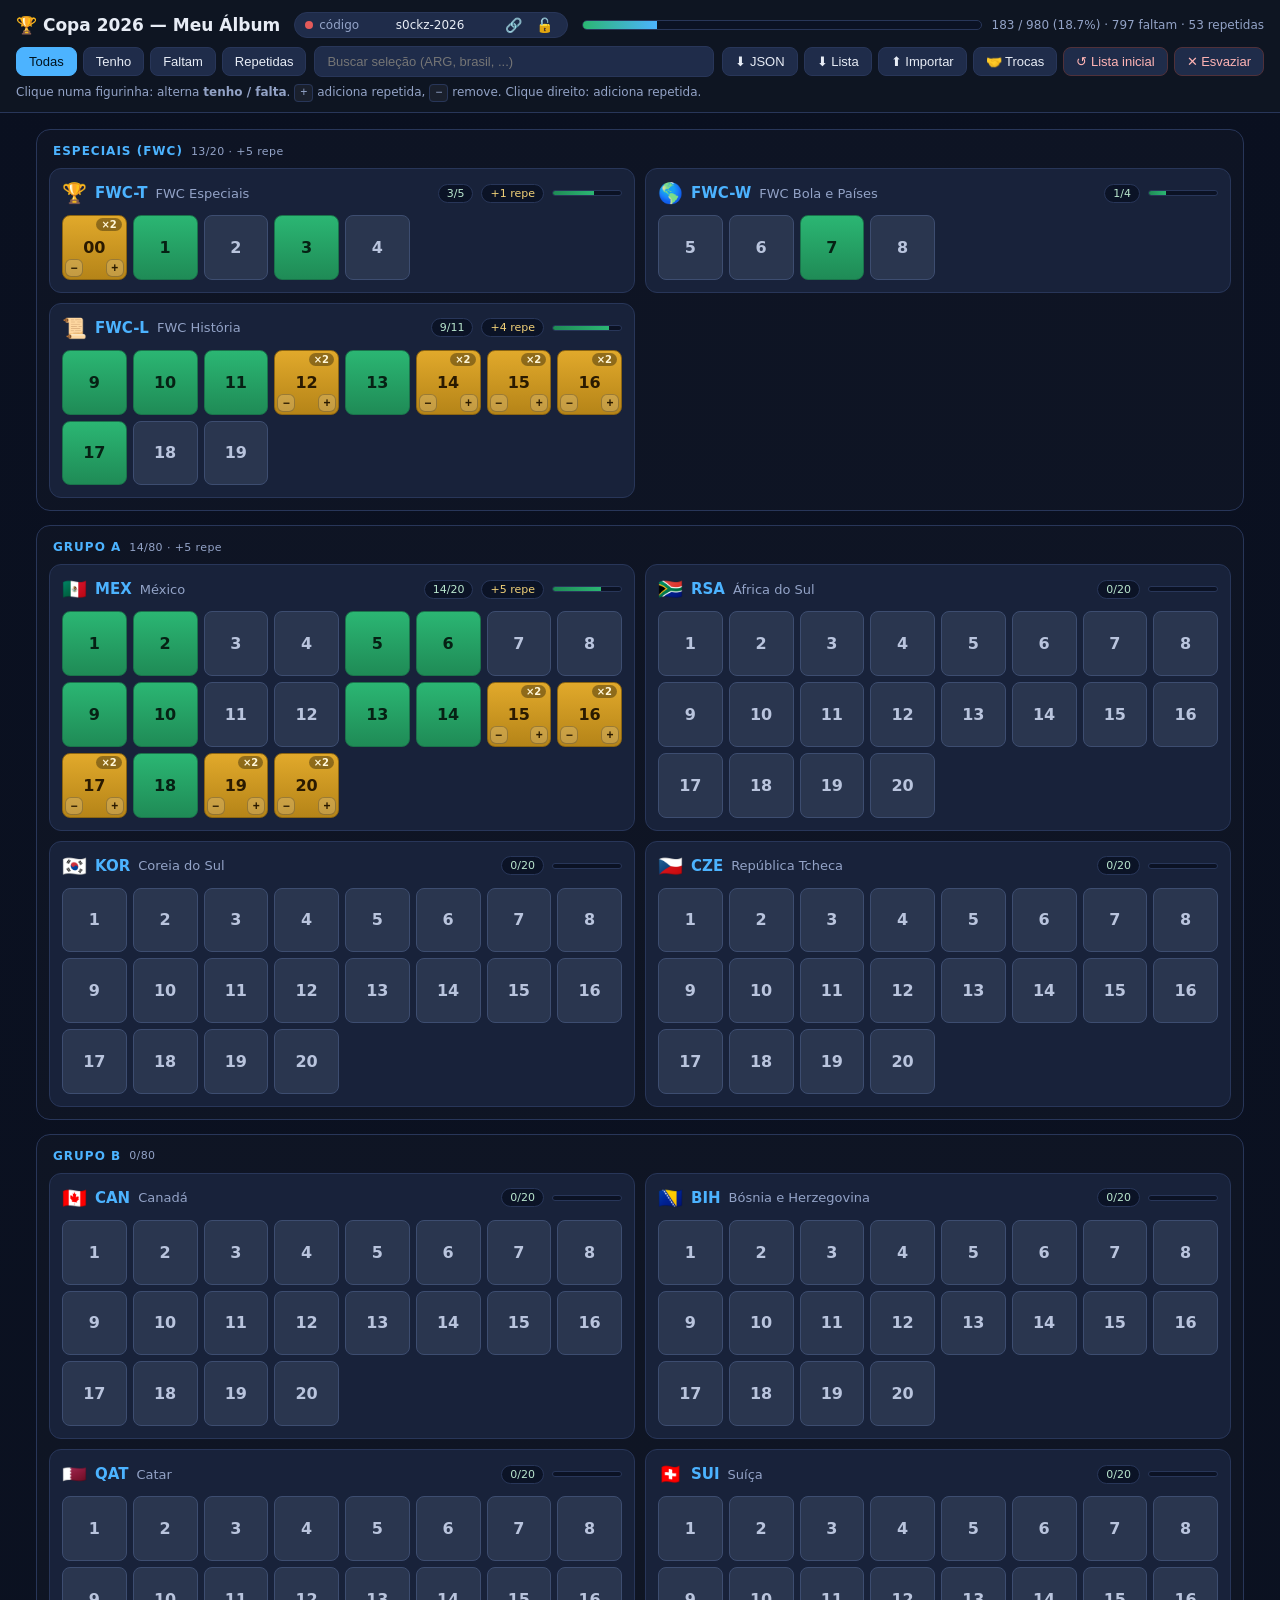
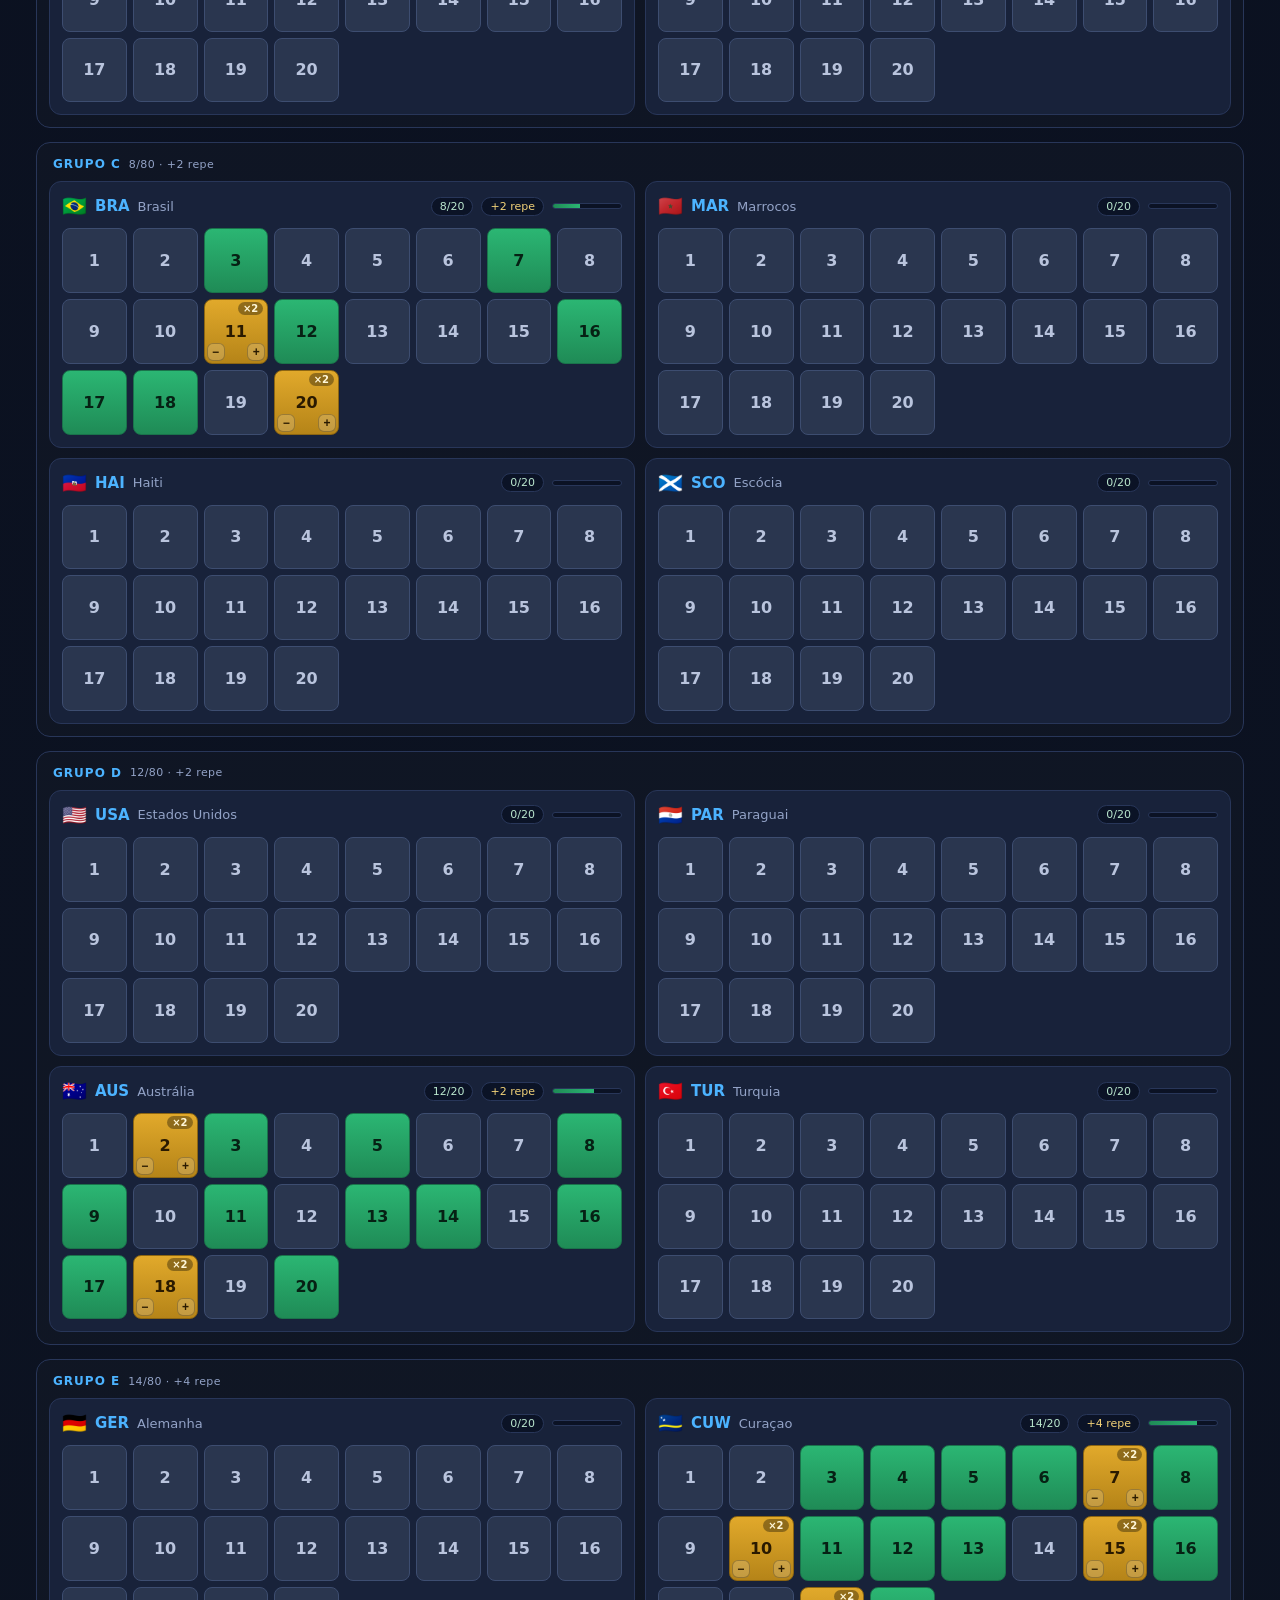
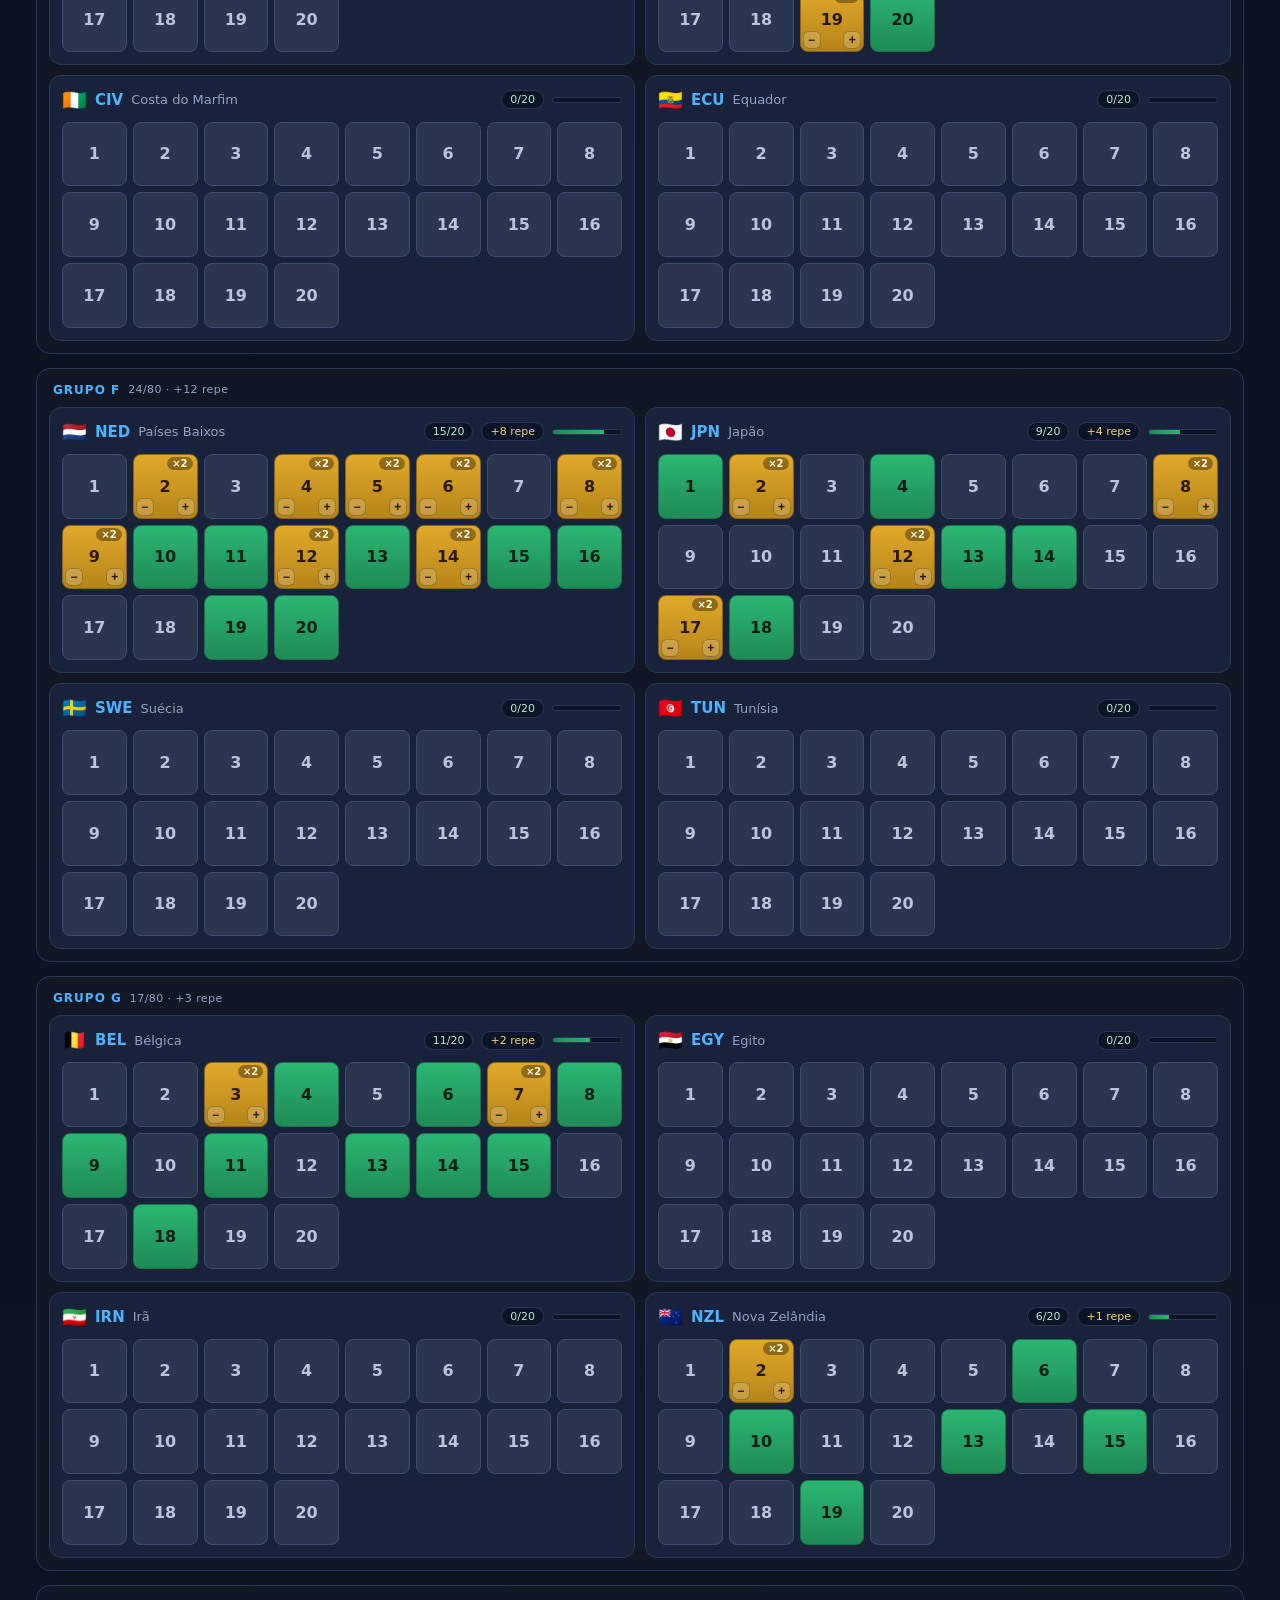
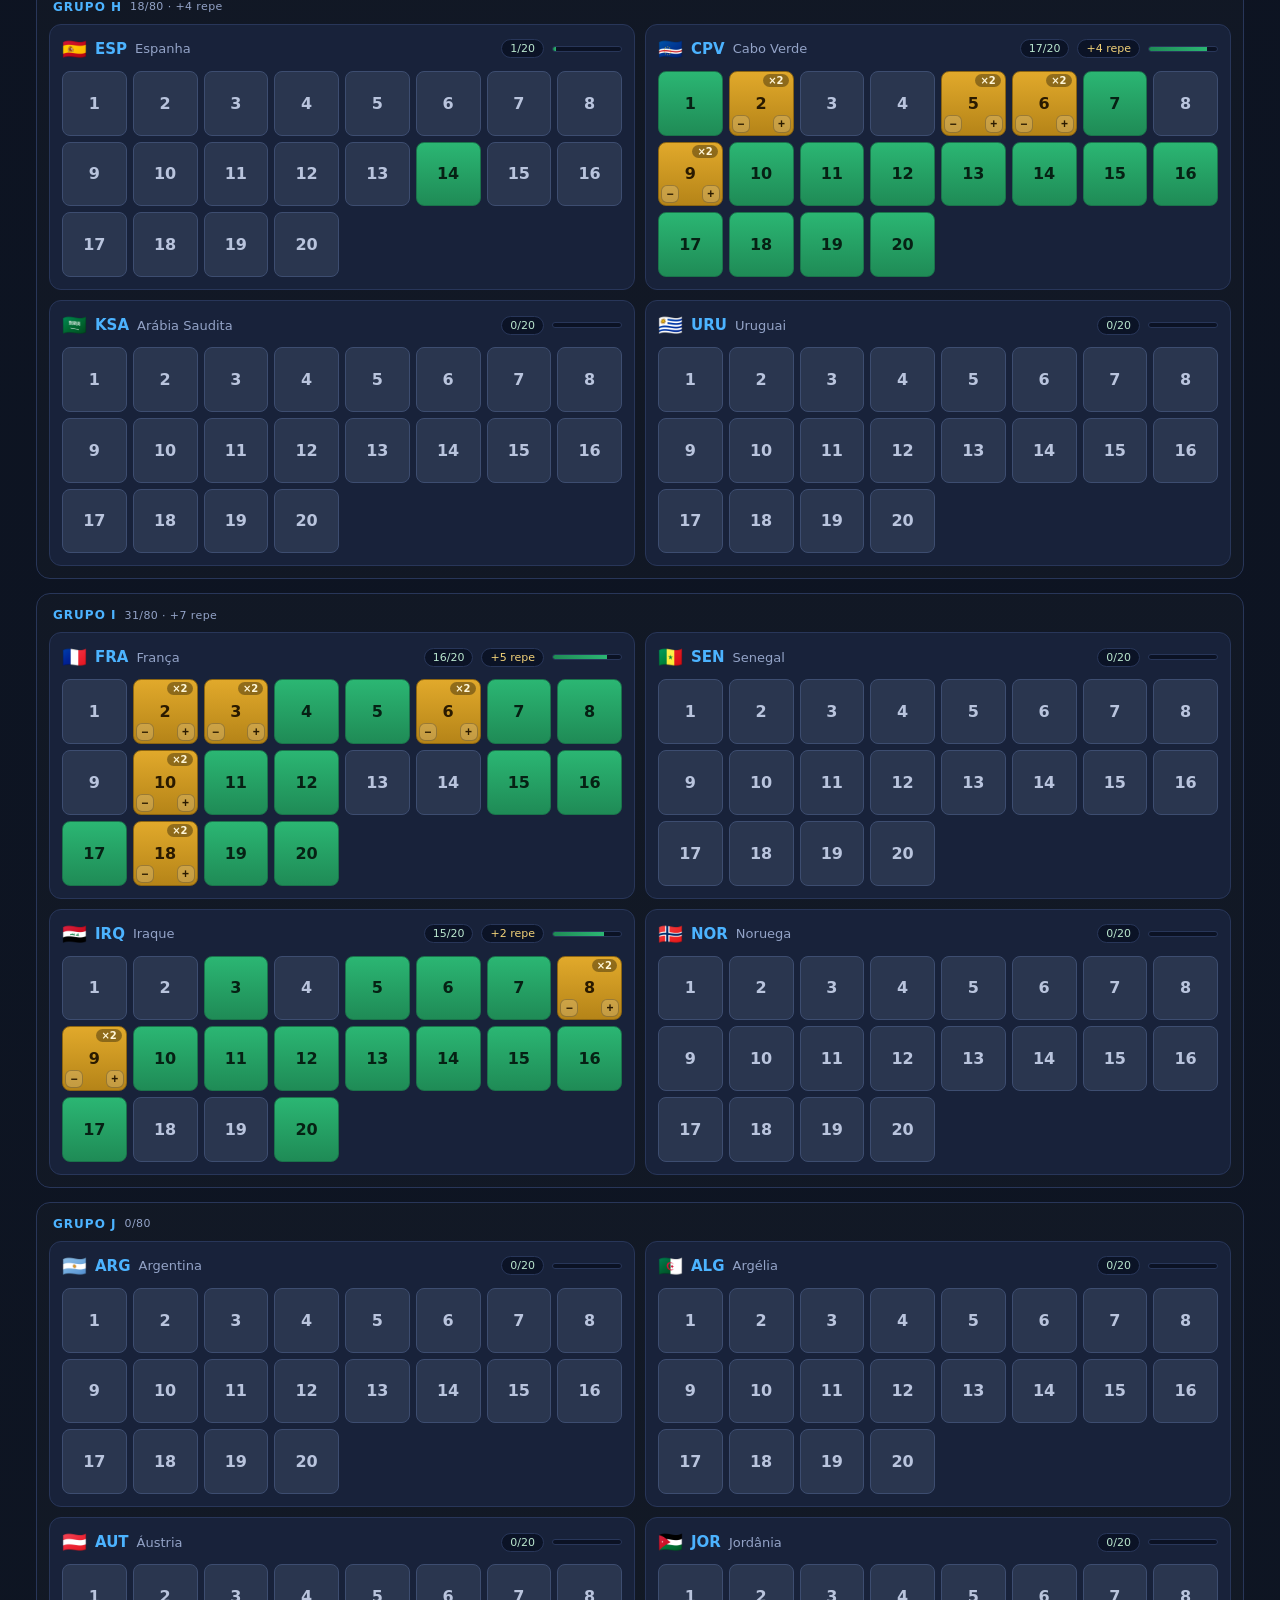
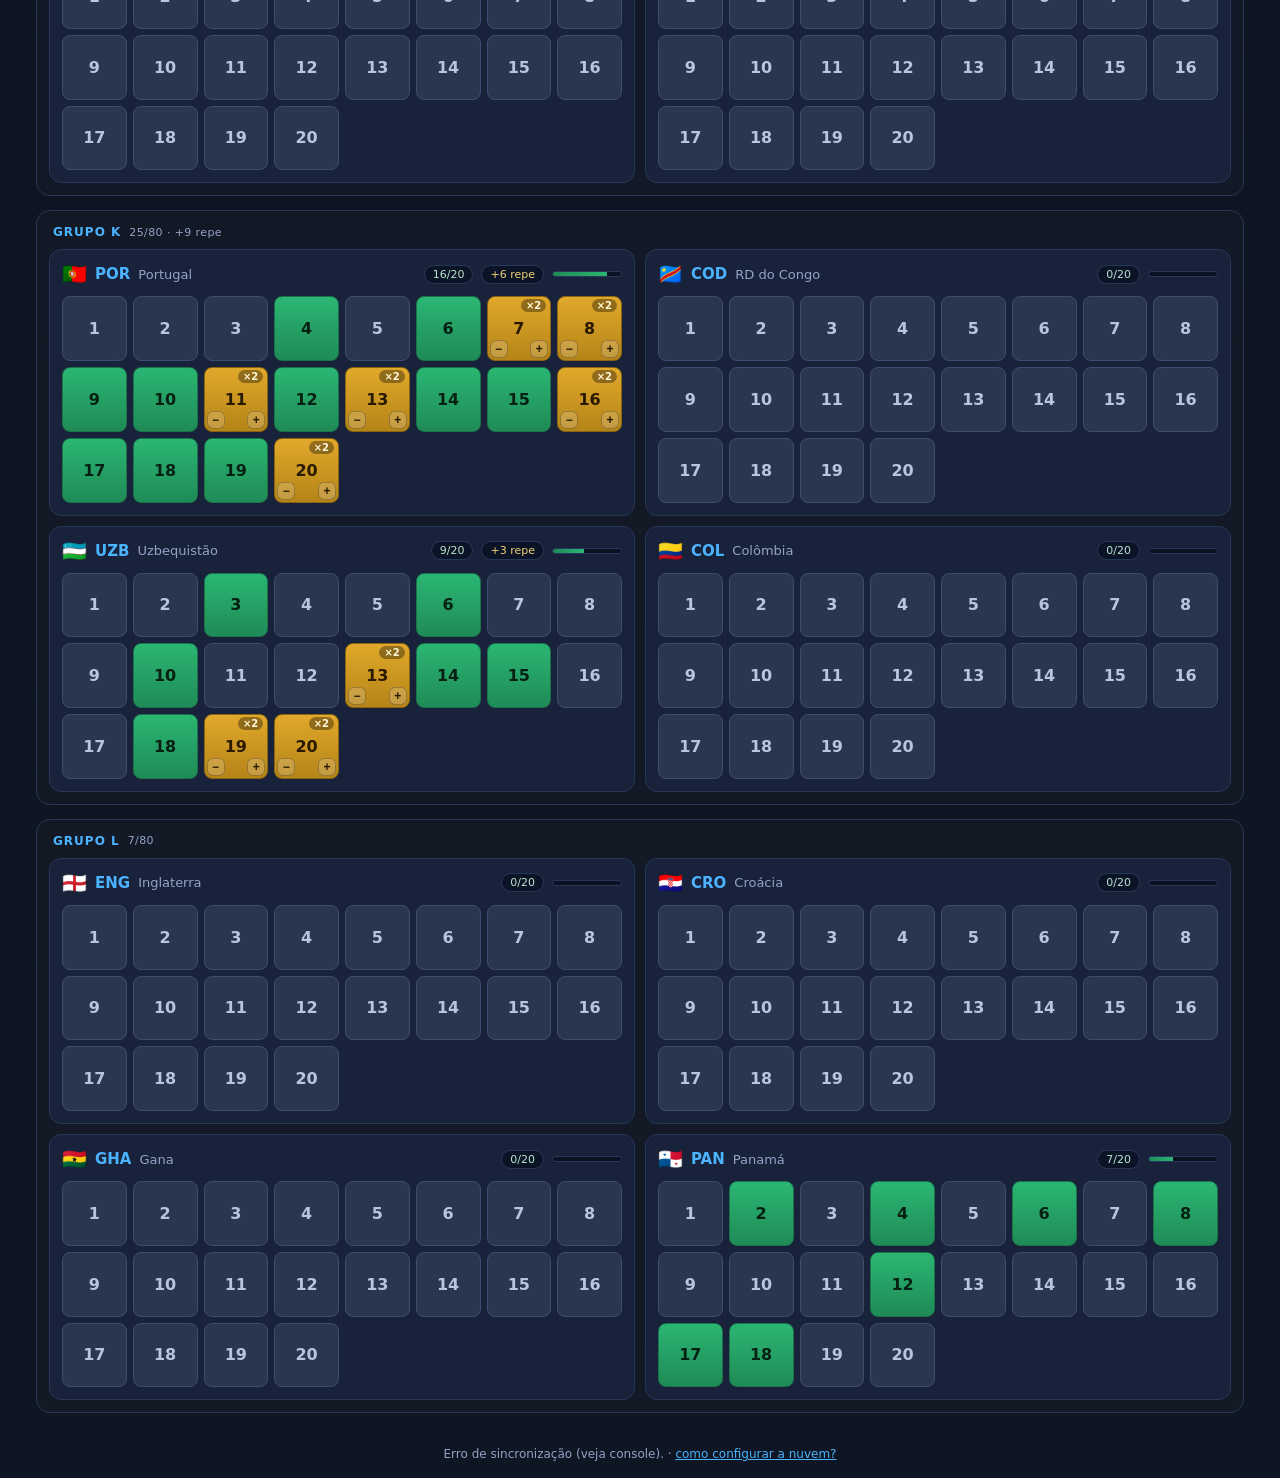
==== index.html @ 1331e995 "fix(filter): 'Tenho' should include duplicates (any owned), not just singletons" ====
<!DOCTYPE html>
<html lang="pt-BR">
<head>
<meta charset="utf-8" />
<meta name="viewport" content="width=device-width,initial-scale=1" />
<title>Copa 2026 — Meu Álbum de Figurinhas</title>
<style>
:root {
  --bg: #0f1623;
  --panel: #18223a;
  --panel-2: #1f2c4a;
  --line: #283659;
  --text: #e7ecf5;
  --muted: #93a3c7;
  --accent: #4cb3ff;
  --owned: #2bb673;
  --owned-2: #1f8b56;
  --dup: #e1a92b;
  --dup-2: #b58418;
  --missing: #2a364f;
  --missing-edge: #3d4d70;
  --warn: #e35a5a;
  --ok: #4ad28a;
}
* { box-sizing: border-box; }
html, body { margin: 0; padding: 0; }
body {
  background: linear-gradient(180deg, #0a1020, var(--bg));
  color: var(--text);
  font-family: ui-sans-serif, system-ui, -apple-system, "Segoe UI", Roboto, sans-serif;
  min-height: 100vh;
}
.topbar {
  position: sticky; top: 0; z-index: 10;
  padding: 12px 16px;
  background: rgba(15,22,35,.96);
  backdrop-filter: blur(8px);
  border-bottom: 1px solid var(--line);
}
.title-row {
  display: flex; align-items: center; gap: 14px; flex-wrap: wrap;
  margin-bottom: 8px;
}
.title-row h1 { margin: 0; font-size: 17px; font-weight: 700; }
.user-pill {
  display: inline-flex; align-items: center; gap: 6px;
  background: var(--panel-2); border: 1px solid var(--line);
  border-radius: 999px; padding: 4px 10px; font-size: 12px;
}
.user-pill input {
  background: transparent; border: 0; color: var(--text);
  font: inherit; width: 130px; text-align: center; outline: none;
}
.user-pill .label { color: var(--muted); }
.sync-dot {
  width: 8px; height: 8px; border-radius: 50%;
  background: var(--muted); transition: background .2s;
  display: inline-block;
}
.sync-dot.local { background: #888; }
.sync-dot.synced { background: var(--ok); }
.sync-dot.syncing { background: #ffd35a; }
.sync-dot.error { background: var(--warn); }
.progress-wrap {
  display: flex; align-items: center; gap: 10px;
  flex: 1; min-width: 220px;
}
.progress-track {
  flex: 1; height: 10px; background: #0b1224; border: 1px solid var(--line);
  border-radius: 999px; overflow: hidden;
}
.progress-fill {
  height: 100%; width: 0; background: linear-gradient(90deg, var(--owned), var(--accent));
  transition: width .25s ease;
}
.progress-text { font-variant-numeric: tabular-nums; color: var(--muted); font-size: 12px; }
.controls { display: flex; gap: 8px; flex-wrap: wrap; align-items: center; }
.filters { display: flex; gap: 6px; flex-wrap: wrap; }
.filter-btn, .actions button {
  background: var(--panel-2); color: var(--text); border: 1px solid var(--line);
  padding: 6px 12px; border-radius: 8px; cursor: pointer; font-size: 13px;
}
.filter-btn:hover, .actions button:hover { background: #25345a; }
.filter-btn.active { background: var(--accent); color: #00131e; border-color: var(--accent); }
.actions { display: flex; gap: 6px; flex-wrap: wrap; }
.actions .warn { border-color: #50313a; color: #ffb4b4; }
.actions .warn:hover { background: #3a1d28; }
#search {
  flex: 1; min-width: 160px;
  background: var(--panel-2); color: var(--text);
  border: 1px solid var(--line); border-radius: 8px;
  padding: 7px 12px; font-size: 13px;
}
#search:focus { outline: none; border-color: var(--accent); }
.legend { color: var(--muted); font-size: 12px; margin: 8px 0 0; }
.legend code {
  background: rgba(255,255,255,.05); padding: 1px 5px; border-radius: 4px;
  border: 1px solid var(--line);
}
main {
  max-width: 1240px; margin: 0 auto; padding: 16px;
  display: flex; flex-direction: column; gap: 14px;
}
.group {
  background: rgba(255,255,255,.015);
  border: 1px solid var(--line);
  border-radius: 14px;
  padding: 12px;
}
.group-title {
  margin: 2px 4px 10px;
  font-size: 12px; font-weight: 700; letter-spacing: 1px;
  color: var(--accent); text-transform: uppercase;
  display: flex; align-items: center; gap: 8px;
}
.group-title .group-stats {
  color: var(--muted); font-weight: 500; font-size: 11px;
  letter-spacing: 0.4px; text-transform: none;
}
.group-grid {
  display: grid; grid-template-columns: 1fr; gap: 10px;
}
@media (min-width: 720px) { .group-grid { grid-template-columns: 1fr 1fr; } }
.team {
  background: var(--panel); border: 1px solid var(--line);
  border-radius: 12px; padding: 12px;
}
.team-header {
  display: flex; align-items: center; justify-content: space-between; gap: 10px;
  margin-bottom: 10px;
}
.team-header h2 {
  display: flex; align-items: center; gap: 8px;
  margin: 0; font-size: 15px; font-weight: 600;
}
.team-header .flag { font-size: 20px; }
.team-header .code { color: var(--accent); font-weight: 700; }
.team-header .name { color: var(--muted); font-weight: 400; font-size: 13px; }
.team-stats { display: flex; align-items: center; gap: 8px; }
.badge {
  font-size: 11px; padding: 2px 8px; border-radius: 999px;
  background: #0b1326; border: 1px solid var(--line); color: var(--muted);
  font-variant-numeric: tabular-nums;
}
.owned-badge { color: #b9e6cd; }
.dup-badge-inline { color: #f1d178; }
.mini-bar { width: 70px; height: 6px; background: #0b1224; border-radius: 999px; overflow: hidden; border: 1px solid var(--line); }
.mini-fill { height: 100%; background: linear-gradient(90deg, var(--owned-2), var(--owned)); }
.grid {
  display: grid;
  grid-template-columns: repeat(auto-fill, minmax(64px, 1fr));
  gap: 6px;
}
.tile {
  position: relative;
  display: flex; align-items: center; justify-content: center;
  aspect-ratio: 1 / 1;
  border-radius: 8px;
  border: 1px solid var(--missing-edge);
  background: var(--missing);
  color: #b9c4dd;
  cursor: pointer;
  user-select: none;
  font-weight: 700; font-size: 16px;
  transition: transform .08s ease, background .15s ease;
}
.tile:hover { transform: translateY(-1px); }
.tile.owned {
  background: linear-gradient(180deg, var(--owned), var(--owned-2));
  color: #062114; border-color: #1a734b;
}
.tile.owned.dup {
  background: linear-gradient(180deg, var(--dup), var(--dup-2));
  color: #2a1a00; border-color: #8c6512;
}
.tile .num { pointer-events: none; }
.tile .dup-badge {
  position: absolute; top: 2px; right: 4px;
  font-size: 10px; padding: 1px 5px; border-radius: 999px;
  background: rgba(0,0,0,.35); color: #fff7d9;
}
.tile button.inc, .tile button.dec {
  position: absolute; bottom: 2px;
  width: 18px; height: 18px;
  border-radius: 6px; border: 1px solid rgba(0,0,0,.25);
  background: rgba(255,255,255,.18);
  color: inherit;
  font-size: 12px; font-weight: 800; line-height: 1;
  cursor: pointer; padding: 0;
  display: flex; align-items: center; justify-content: center;
  opacity: 0; transition: opacity .12s ease;
}
.tile:hover button.inc, .tile:hover button.dec,
.tile:focus-within button.inc, .tile:focus-within button.dec { opacity: 1; }
.tile.owned.dup button.inc, .tile.owned.dup button.dec { opacity: 1; }
.tile button.dec { left: 2px; }
.tile button.inc { right: 2px; }
.tile button.inc:hover, .tile button.dec:hover { background: rgba(255,255,255,.32); }
.foot {
  text-align: center; padding: 18px; color: var(--muted); font-size: 12px;
}
.foot a { color: var(--accent); }

/* ================ Modal ================ */
dialog#modal {
  border: 1px solid var(--line); border-radius: 14px;
  background: var(--panel); color: var(--text);
  padding: 0; max-width: 440px; width: 92%;
  box-shadow: 0 20px 60px rgba(0,0,0,.55);
}
dialog#modal::backdrop {
  background: rgba(8,12,22,.7);
  backdrop-filter: blur(3px);
}
.modal-body { padding: 20px 20px 6px; }
.modal-title { margin: 0 0 6px; font-size: 17px; font-weight: 700; }
.modal-msg { margin: 0 0 14px; color: var(--muted); font-size: 13px; line-height: 1.5; }
.modal-field {
  display: flex; flex-direction: column; gap: 4px;
  margin-bottom: 10px; font-size: 12px; color: var(--muted);
}
.modal-field input,
.modal-field textarea {
  background: #0b1326; color: var(--text);
  border: 1px solid var(--line); border-radius: 8px;
  padding: 9px 11px; font-size: 14px; outline: none;
  font-family: inherit;
}
.modal-field textarea {
  width: 100%; box-sizing: border-box;
  min-height: 180px; resize: vertical;
  font-family: ui-monospace, "Cascadia Code", Menlo, monospace;
  font-size: 12px; line-height: 1.45;
}
.modal-field input:focus,
.modal-field textarea:focus { border-color: var(--accent); }
.trade-result h4 {
  margin: 14px 0 4px; font-size: 11px; font-weight: 700;
  color: var(--accent); letter-spacing: 0.6px; text-transform: uppercase;
}
.trade-result h4.good { color: var(--owned); }
.trade-result h4.warn { color: var(--dup); }
.trade-result h4.muted { color: var(--muted); }
.trade-result .row {
  padding: 1px 0; font-family: ui-monospace, "Cascadia Code", Menlo, monospace;
  font-size: 12px; line-height: 1.55;
}
.trade-result .row strong {
  display: inline-block; min-width: 56px; color: var(--accent);
}
.trade-result .empty { color: var(--muted); font-style: italic; font-size: 12px; }
.trade-result .summary {
  font-size: 12px; color: var(--muted);
  margin: 0 0 10px; padding: 8px 10px;
  background: rgba(255,255,255,.03); border: 1px solid var(--line);
  border-radius: 6px;
}
.modal-body.scroll { max-height: 60vh; overflow-y: auto; }
.modal-actions {
  display: flex; gap: 8px; justify-content: flex-end; flex-wrap: wrap;
  padding: 12px 18px; background: rgba(0,0,0,.18);
  border-top: 1px solid var(--line);
  border-radius: 0 0 14px 14px;
}
.modal-btn {
  background: var(--panel-2); color: var(--text);
  border: 1px solid var(--line); border-radius: 8px;
  padding: 7px 14px; font-size: 13px; cursor: pointer;
  font-weight: 500;
}
.modal-btn:hover { background: #25345a; }
.modal-btn.primary { background: var(--accent); color: #00131e; border-color: var(--accent); font-weight: 700; }
.modal-btn.primary:hover { background: #6cc1ff; }
.modal-btn.danger { color: #ffb4b4; border-color: #50313a; }
.modal-btn.danger:hover { background: #3a1d28; }

/* Locked mode: visually disable tile interactions */
.album-locked .tile {
  cursor: pointer;
  opacity: 0.78;
  filter: saturate(0.55);
}
.album-locked .tile::after {
  content: '🔒';
  position: absolute;
  inset: 0;
  display: flex; align-items: center; justify-content: center;
  font-size: 14px;
  background: rgba(0,0,0,0.35);
  color: rgba(255,255,255,0.65);
  opacity: 0;
  transition: opacity .12s ease;
  border-radius: inherit;
  pointer-events: none;
}
.album-locked .tile:hover::after { opacity: 1; }
.album-locked .tile:hover { transform: none; }
.album-locked .tile button.inc,
.album-locked .tile button.dec { display: none; }
.album-locked-write .actions .warn,
.album-locked-write #import-btn {
  opacity: 0.55;
}
@media (max-width: 480px) {
  .title-row h1 { font-size: 15px; }
  .grid { grid-template-columns: repeat(auto-fill, minmax(54px, 1fr)); }
  .tile { font-size: 14px; }
  .team-header .name { display: none; }
}
</style>
</head>
<body>

<header class="topbar">
  <div class="title-row">
    <h1>🏆 Copa 2026 — Meu Álbum</h1>
    <span class="user-pill" title="Seu código de álbum. Compartilhe a URL para acessar de outros aparelhos.">
      <span class="sync-dot local" id="sync-dot"></span>
      <span class="label">código</span>
      <input id="user-code" autocomplete="off" spellcheck="false" />
      <button id="copy-link" title="Copiar link" style="background:transparent;border:0;color:var(--accent);cursor:pointer;font-size:14px;padding:0 4px;">🔗</button>
      <button id="lock-btn" title="Bloquear/desbloquear álbum" style="background:transparent;border:0;color:var(--accent);cursor:pointer;font-size:14px;padding:0 4px;">🔓</button>
    </span>
    <div class="progress-wrap">
      <div class="progress-track"><div id="progress-bar" class="progress-fill"></div></div>
      <span id="total-progress" class="progress-text">0 / 0 (0%)</span>
    </div>
  </div>
  <div class="controls">
    <div class="filters">
      <button class="filter-btn active" data-filter="all">Todas</button>
      <button class="filter-btn" data-filter="owned">Tenho</button>
      <button class="filter-btn" data-filter="missing">Faltam</button>
      <button class="filter-btn" data-filter="dups">Repetidas</button>
    </div>
    <input id="search" type="search" placeholder="Buscar seleção (ARG, brasil, ...)" />
    <div class="actions">
      <button id="export-json" title="Baixar JSON">⬇ JSON</button>
      <button id="export-text" title="Lista no formato Figuritas">⬇ Lista</button>
      <button id="import-btn" title="Importar JSON">⬆ Importar</button>
      <input id="import-file" type="file" accept="application/json" hidden />
      <button id="trade-btn" title="Calcular trocas a partir de uma lista colada">🤝 Trocas</button>
      <button id="reset" class="warn" title="Carregar lista inicial (estado semente)">↺ Lista inicial</button>
      <button id="clear-all" class="warn" title="Marcar todas como faltantes">✕ Esvaziar</button>
    </div>
  </div>
  <p class="legend">
    Clique numa figurinha: alterna <b>tenho / falta</b>. <code>+</code> adiciona repetida, <code>−</code> remove.
    Clique direito: adiciona repetida.
  </p>
</header>

<main id="album"></main>

<dialog id="modal">
  <div class="modal-body">
    <h3 class="modal-title" id="modal-title"></h3>
    <p class="modal-msg" id="modal-msg"></p>
    <div id="modal-fields"></div>
  </div>
  <div class="modal-actions" id="modal-actions"></div>
</dialog>

<footer class="foot">
  <span id="storage-info">Armazenamento local (este navegador).</span>
  · <a href="#" id="show-help">como configurar a nuvem?</a>
  <div id="help" style="display:none; max-width:640px; margin:14px auto; text-align:left; background:var(--panel); border:1px solid var(--line); border-radius:10px; padding:14px;">
    <p>Para sincronizar entre aparelhos e compartilhar com outras pessoas (cada um com seu código), use Supabase grátis:</p>
    <ol>
      <li>Crie um projeto em <a href="https://supabase.com" target="_blank" rel="noreferrer">supabase.com</a> (grátis).</li>
      <li>No <b>SQL Editor</b>, rode o conteúdo de <code>schema.sql</code> (que vem junto deste arquivo).</li>
      <li>Em <b>Settings → API</b>, copie a <b>Project URL</b> e a <b>anon public key</b>.</li>
      <li>Edite este arquivo: preencha as constantes <code>SUPABASE_URL</code> e <code>SUPABASE_ANON_KEY</code> no topo do <code>&lt;script&gt;</code>.</li>
      <li>Hospede o HTML em <a href="https://pages.cloudflare.com" target="_blank" rel="noreferrer">Cloudflare Pages</a> ou <a href="https://www.netlify.com/products/dev/" target="_blank" rel="noreferrer">Netlify</a> (arraste e solte). Pronto.</li>
    </ol>
    <p>Cada visitante usa um <b>código</b> próprio (URL <code>?u=meu-codigo</code>). Quem tem o código pode ver e editar o álbum daquele código.</p>
  </div>
</footer>

<script type="module">
// ========================== CONFIG ==========================
// Para usar nuvem (recomendado para hospedar e compartilhar entre aparelhos),
// preencha as duas linhas abaixo com os dados do seu projeto Supabase.
// Deixe vazio para rodar 100% local (localStorage do navegador).
const SUPABASE_URL = 'https://yjkaxccqgqujkooutntm.supabase.co';
const SUPABASE_ANON_KEY = 'eyJhbGciOiJIUzI1NiIsInR5cCI6IkpXVCJ9.eyJpc3MiOiJzdXBhYmFzZSIsInJlZiI6Inlqa2F4Y2NxZ3F1amtvb3V0bnRtIiwicm9sZSI6ImFub24iLCJpYXQiOjE3NzgyMDIxNjgsImV4cCI6MjA5Mzc3ODE2OH0.UUbfWeWeIKGT7WZ2AaRq2BlhI_INv5Ho2ZTYUH3WUec';

// Código padrão quando a URL não traz `?u=...`. Compartilhe o link com este
// código pra acessar seu álbum de qualquer aparelho.
const DEFAULT_CODE = 's0ckz-2026';

// Quando alguém abrir o app com este código pela primeira vez (e o álbum
// na nuvem estiver vazio), carrega a lista inicial abaixo.
const STARTER_SEED_FOR = 's0ckz-2026';

// ========================== DADOS DO ÁLBUM ==========================
const RANGE = (n) => Array.from({ length: n }, (_, i) => i + 1);

const SECTIONS = [
  { code: 'FWC-T', name: 'FWC Especiais',         flag: '🏆', start: 0, size: 4,  group: 'FWC' },
  { code: 'FWC-W', name: 'FWC Bola e Países',     flag: '🌎', start: 5, size: 8,  group: 'FWC' },
  { code: 'FWC-L', name: 'FWC História',          flag: '📜', start: 9, size: 19, group: 'FWC' },
  // Grupo A
  { code: 'MEX', name: 'México',              flag: '🇲🇽', size: 20, group: 'A' },
  { code: 'RSA', name: 'África do Sul',       flag: '🇿🇦', size: 20, group: 'A' },
  { code: 'KOR', name: 'Coreia do Sul',       flag: '🇰🇷', size: 20, group: 'A' },
  { code: 'CZE', name: 'República Tcheca',    flag: '🇨🇿', size: 20, group: 'A' },
  // Grupo B
  { code: 'CAN', name: 'Canadá',              flag: '🇨🇦', size: 20, group: 'B' },
  { code: 'BIH', name: 'Bósnia e Herzegovina',flag: '🇧🇦', size: 20, group: 'B' },
  { code: 'QAT', name: 'Catar',               flag: '🇶🇦', size: 20, group: 'B' },
  { code: 'SUI', name: 'Suíça',               flag: '🇨🇭', size: 20, group: 'B' },
  // Grupo C
  { code: 'BRA', name: 'Brasil',              flag: '🇧🇷', size: 20, group: 'C' },
  { code: 'MAR', name: 'Marrocos',            flag: '🇲🇦', size: 20, group: 'C' },
  { code: 'HAI', name: 'Haiti',               flag: '🇭🇹', size: 20, group: 'C' },
  { code: 'SCO', name: 'Escócia',             flag: '🏴󠁧󠁢󠁳󠁣󠁴󠁿', size: 20, group: 'C' },
  // Grupo D
  { code: 'USA', name: 'Estados Unidos',      flag: '🇺🇸', size: 20, group: 'D' },
  { code: 'PAR', name: 'Paraguai',            flag: '🇵🇾', size: 20, group: 'D' },
  { code: 'AUS', name: 'Austrália',           flag: '🇦🇺', size: 20, group: 'D' },
  { code: 'TUR', name: 'Turquia',             flag: '🇹🇷', size: 20, group: 'D' },
  // Grupo E
  { code: 'GER', name: 'Alemanha',            flag: '🇩🇪', size: 20, group: 'E' },
  { code: 'CUW', name: 'Curaçao',             flag: '🇨🇼', size: 20, group: 'E' },
  { code: 'CIV', name: 'Costa do Marfim',     flag: '🇨🇮', size: 20, group: 'E' },
  { code: 'ECU', name: 'Equador',             flag: '🇪🇨', size: 20, group: 'E' },
  // Grupo F
  { code: 'NED', name: 'Países Baixos',       flag: '🇳🇱', size: 20, group: 'F' },
  { code: 'JPN', name: 'Japão',               flag: '🇯🇵', size: 20, group: 'F' },
  { code: 'SWE', name: 'Suécia',              flag: '🇸🇪', size: 20, group: 'F' },
  { code: 'TUN', name: 'Tunísia',             flag: '🇹🇳', size: 20, group: 'F' },
  // Grupo G
  { code: 'BEL', name: 'Bélgica',             flag: '🇧🇪', size: 20, group: 'G' },
  { code: 'EGY', name: 'Egito',               flag: '🇪🇬', size: 20, group: 'G' },
  { code: 'IRN', name: 'Irã',                 flag: '🇮🇷', size: 20, group: 'G' },
  { code: 'NZL', name: 'Nova Zelândia',       flag: '🇳🇿', size: 20, group: 'G' },
  // Grupo H
  { code: 'ESP', name: 'Espanha',             flag: '🇪🇸', size: 20, group: 'H' },
  { code: 'CPV', name: 'Cabo Verde',          flag: '🇨🇻', size: 20, group: 'H' },
  { code: 'KSA', name: 'Arábia Saudita',      flag: '🇸🇦', size: 20, group: 'H' },
  { code: 'URU', name: 'Uruguai',             flag: '🇺🇾', size: 20, group: 'H' },
  // Grupo I
  { code: 'FRA', name: 'França',              flag: '🇫🇷', size: 20, group: 'I' },
  { code: 'SEN', name: 'Senegal',             flag: '🇸🇳', size: 20, group: 'I' },
  { code: 'IRQ', name: 'Iraque',              flag: '🇮🇶', size: 20, group: 'I' },
  { code: 'NOR', name: 'Noruega',             flag: '🇳🇴', size: 20, group: 'I' },
  // Grupo J
  { code: 'ARG', name: 'Argentina',           flag: '🇦🇷', size: 20, group: 'J' },
  { code: 'ALG', name: 'Argélia',             flag: '🇩🇿', size: 20, group: 'J' },
  { code: 'AUT', name: 'Áustria',             flag: '🇦🇹', size: 20, group: 'J' },
  { code: 'JOR', name: 'Jordânia',            flag: '🇯🇴', size: 20, group: 'J' },
  // Grupo K
  { code: 'POR', name: 'Portugal',            flag: '🇵🇹', size: 20, group: 'K' },
  { code: 'COD', name: 'RD do Congo',         flag: '🇨🇩', size: 20, group: 'K' },
  { code: 'UZB', name: 'Uzbequistão',         flag: '🇺🇿', size: 20, group: 'K' },
  { code: 'COL', name: 'Colômbia',            flag: '🇨🇴', size: 20, group: 'K' },
  // Grupo L
  { code: 'ENG', name: 'Inglaterra',          flag: '🏴󠁧󠁢󠁥󠁮󠁧󠁿', size: 20, group: 'L' },
  { code: 'CRO', name: 'Croácia',             flag: '🇭🇷', size: 20, group: 'L' },
  { code: 'GHA', name: 'Gana',                flag: '🇬🇭', size: 20, group: 'L' },
  { code: 'PAN', name: 'Panamá',              flag: '🇵🇦', size: 20, group: 'L' },
];

// Faltantes do usuário (lista inicial seed).
const SEED_MISSING = {
  'FWC-T': [2, 4],
  'FWC-W': [5, 6, 8],
  'FWC-L': [18, 19],
  MEX: [3, 4, 7, 8, 11, 12],
  RSA: RANGE(20), KOR: RANGE(20), CZE: RANGE(20), CAN: RANGE(20),
  BIH: RANGE(20), QAT: RANGE(20), SUI: RANGE(20),
  BRA: [1, 2, 4, 5, 6, 8, 9, 10, 13, 14, 15, 19],
  MAR: RANGE(20), HAI: RANGE(20), SCO: RANGE(20),
  USA: RANGE(20), PAR: RANGE(20),
  AUS: [1, 4, 6, 7, 10, 12, 15, 19],
  TUR: RANGE(20), GER: RANGE(20),
  CUW: [1, 2, 9, 14, 17, 18],
  CIV: RANGE(20), ECU: RANGE(20),
  NED: [1, 3, 7, 17, 18],
  JPN: [3, 5, 6, 7, 9, 10, 11, 15, 16, 19, 20],
  SWE: RANGE(20), TUN: RANGE(20),
  BEL: [1, 2, 5, 10, 12, 16, 17, 19, 20],
  EGY: RANGE(20), IRN: RANGE(20),
  NZL: [1, 3, 4, 5, 7, 8, 9, 11, 12, 14, 16, 17, 18, 20],
  ESP: [1, 2, 3, 4, 5, 6, 7, 8, 9, 10, 11, 12, 13, 15, 16, 17, 18, 19, 20],
  CPV: [3, 4, 8],
  KSA: RANGE(20), URU: RANGE(20),
  FRA: [1, 9, 13, 14],
  SEN: RANGE(20),
  IRQ: [1, 2, 4, 18, 19],
  NOR: RANGE(20), ARG: RANGE(20), ALG: RANGE(20),
  AUT: RANGE(20), JOR: RANGE(20),
  POR: [1, 2, 3, 5],
  COD: RANGE(20),
  UZB: [1, 2, 4, 5, 7, 8, 9, 11, 12, 16, 17],
  COL: RANGE(20), ENG: RANGE(20), CRO: RANGE(20), GHA: RANGE(20),
  PAN: [1, 3, 5, 7, 9, 10, 11, 13, 14, 15, 16, 19, 20],
};

// Repetidas: cada número listado = 1 cópia extra (além da que você tem).
const SEED_DUPS = {
  'FWC-T': [0],
  'FWC-L': [12, 14, 15, 16],
  MEX: [15, 16, 17, 19, 20],
  BRA: [11, 20],
  AUS: [2, 18],
  CUW: [7, 10, 15, 19],
  NED: [2, 4, 5, 6, 8, 9, 12, 14],
  JPN: [2, 8, 12, 17],
  BEL: [3, 7],
  NZL: [2],
  CPV: [2, 5, 6, 9],
  FRA: [2, 3, 6, 10, 18],
  IRQ: [8, 9],
  POR: [7, 8, 11, 13, 16, 20],
  UZB: [13, 19, 20],
};

// ========================== ESTADO ==========================
const params = new URLSearchParams(location.search);
let userCode = (params.get('u') || DEFAULT_CODE).trim();

const isCloud = !!(SUPABASE_URL && SUPABASE_ANON_KEY);
let supabase = null;
let realtimeChannel = null;

let state = {};
let filter = 'all';
let searchText = '';

const localKey = (code) => `copa-2026-album:${code}`;

function blankState() {
  const s = {};
  for (const sec of SECTIONS) {
    s[sec.code] = {};
    const start = sec.start ?? 1;
    for (let n = start; n <= sec.size; n++) {
      s[sec.code][n] = { owned: false, dups: 0 };
    }
  }
  return s;
}
function seededState() {
  const s = blankState();
  // start: tudo "tenho", depois aplica faltantes
  for (const sec of SECTIONS) {
    const start = sec.start ?? 1;
    for (let n = start; n <= sec.size; n++) s[sec.code][n].owned = true;
  }
  for (const [code, list] of Object.entries(SEED_MISSING)) {
    for (const n of list) {
      if (s[code]?.[n]) { s[code][n].owned = false; s[code][n].dups = 0; }
    }
  }
  for (const [code, list] of Object.entries(SEED_DUPS)) {
    for (const n of list) {
      if (s[code]?.[n]) { s[code][n].owned = true; s[code][n].dups = 1; }
    }
  }
  return s;
}
function ensureCells(s) {
  for (const sec of SECTIONS) {
    s[sec.code] = s[sec.code] || {};
    const start = sec.start ?? 1;
    for (let n = start; n <= sec.size; n++) {
      if (!s[sec.code][n]) s[sec.code][n] = { owned: false, dups: 0 };
    }
  }
  return s;
}
function loadLocal(code) {
  try {
    const raw = localStorage.getItem(localKey(code));
    if (!raw) return null;
    return ensureCells(JSON.parse(raw));
  } catch { return null; }
}
function saveLocal(code, st) {
  try { localStorage.setItem(localKey(code), JSON.stringify(st)); } catch {}
}

// ========================== NUVEM (SUPABASE) ==========================
async function initCloud() {
  const mod = await import('https://esm.sh/@supabase/supabase-js@2');
  supabase = mod.createClient(SUPABASE_URL, SUPABASE_ANON_KEY, {
    realtime: { params: { eventsPerSecond: 5 } },
  });
}
async function fetchCloud(code) {
  const { data, error } = await supabase
    .from('sticker_cells')
    .select('section_code, number, have, dups')
    .eq('user_code', code);
  if (error) throw error;
  return data;
}
function isWrongPwError(e) {
  if (!e) return false;
  const msg = String(e.message || '');
  return e.code === 'P0001' || /wrong_password/i.test(msg);
}
async function pushAllToCloud(code, st) {
  const cells = [];
  for (const sec of SECTIONS) {
    for (const numStr of Object.keys(st[sec.code] || {})) {
      const n = parseInt(numStr, 10);
      const c = st[sec.code][n];
      cells.push({
        section_code: sec.code, number: n,
        have: !!c.owned, dups: c.dups | 0,
      });
    }
  }
  const chunkSize = 500;
  for (let i = 0; i < cells.length; i += chunkSize) {
    const slice = cells.slice(i, i + chunkSize);
    const { error } = await supabase.rpc('set_cells_bulk', {
      p_code: code, p_cells: slice, p_password: getPassword(code),
    });
    if (error) {
      if (isWrongPwError(error)) {
        const ok = await promptUnlock(code);
        if (ok) { i -= chunkSize; continue; }
      }
      throw error;
    }
  }
}
async function upsertCell(code, sectionCode, n, cell) {
  if (!supabase) return;
  setSync('syncing');
  const { error } = await supabase.rpc('set_cell', {
    p_code: code, p_section: sectionCode, p_number: n,
    p_have: !!cell.owned, p_dups: cell.dups | 0,
    p_password: getPassword(code),
  });
  if (error) {
    if (isWrongPwError(error)) {
      const ok = await promptUnlock(code);
      if (ok) return upsertCell(code, sectionCode, n, cell);
      setSync('error');
      return;
    }
    console.error(error); setSync('error');
  } else setSync('synced');
}
async function clearCloud(code) {
  if (!supabase) return;
  const { error } = await supabase.rpc('clear_album', {
    p_code: code, p_password: getPassword(code),
  });
  if (error) {
    if (isWrongPwError(error)) {
      const ok = await promptUnlock(code);
      if (ok) return clearCloud(code);
    }
    throw error;
  }
}
function subscribeRealtime(code) {
  if (realtimeChannel) supabase.removeChannel(realtimeChannel);
  realtimeChannel = supabase
    .channel(`cells-${code}`)
    .on('postgres_changes', {
      event: '*', schema: 'public', table: 'sticker_cells',
      filter: `user_code=eq.${code}`,
    }, (payload) => {
      const r = payload.new || payload.old;
      if (!r) return;
      state[r.section_code] = state[r.section_code] || {};
      if (payload.eventType === 'DELETE') {
        if (state[r.section_code][r.number]) {
          state[r.section_code][r.number] = { owned: false, dups: 0 };
        }
      } else {
        state[r.section_code][r.number] = {
          owned: !!r.have, dups: r.dups | 0,
        };
      }
      render();
    })
    .subscribe();
}

// ========================== MODAL ==========================
function showModal({ title, message, fields = [], actions, bodyHtml, scroll }) {
  return new Promise((resolve) => {
    const dlg = document.getElementById('modal');
    document.getElementById('modal-title').textContent = title || '';
    const msgEl = document.getElementById('modal-msg');
    msgEl.textContent = message || '';
    msgEl.style.display = message ? '' : 'none';

    const fieldsEl = document.getElementById('modal-fields');
    fieldsEl.innerHTML = '';
    const bodyEl = document.querySelector('#modal .modal-body');
    bodyEl.classList.toggle('scroll', !!scroll);
    if (bodyHtml) {
      const wrap = document.createElement('div');
      wrap.innerHTML = bodyHtml;
      fieldsEl.appendChild(wrap);
    }
    const inputs = {};
    for (const f of fields) {
      const wrap = document.createElement('label');
      wrap.className = 'modal-field';
      const span = document.createElement('span');
      span.textContent = f.label;
      let inp;
      if (f.type === 'textarea') {
        inp = document.createElement('textarea');
        if (f.rows) inp.rows = f.rows;
      } else {
        inp = document.createElement('input');
        inp.type = f.type || 'text';
      }
      inp.name = f.name;
      inp.autocomplete = 'off';
      if (f.placeholder) inp.placeholder = f.placeholder;
      if (f.value != null) inp.value = f.value;
      wrap.appendChild(span);
      wrap.appendChild(inp);
      fieldsEl.appendChild(wrap);
      inputs[f.name] = inp;
    }

    const actionsEl = document.getElementById('modal-actions');
    actionsEl.innerHTML = '';
    let resolved = false;
    const finish = (action) => {
      if (resolved) return;
      resolved = true;
      const values = {};
      for (const k in inputs) values[k] = inputs[k].value;
      fieldsEl.removeEventListener('keydown', onKey);
      try { dlg.close(); } catch {}
      resolve({ action, values });
    };

    for (const a of actions) {
      const btn = document.createElement('button');
      btn.type = 'button';
      btn.className = 'modal-btn ' + (a.kind || '');
      btn.textContent = a.label;
      btn.addEventListener('click', () => finish(a.action));
      actionsEl.appendChild(btn);
    }

    const onKey = (e) => {
      if (e.key === 'Enter') {
        const primary = actions.find((a) => a.kind === 'primary');
        if (primary) { e.preventDefault(); finish(primary.action); }
      }
    };
    fieldsEl.addEventListener('keydown', onKey);
    // 'cancel' fires on Esc (user-initiated). 'close' is unreliable here:
    // dlg.close() queues a close event as a task, which would fire AFTER
    // a follow-up showModal re-adds its listener — immediately cancelling
    // the new modal. So we listen only to 'cancel' (once).
    dlg.addEventListener('cancel', () => finish('cancel'), { once: true });

    dlg.showModal();
    if (fields.length) setTimeout(() => inputs[fields[0].name].focus(), 0);
  });
}
async function infoDialog(title, message) {
  return showModal({
    title, message,
    actions: [{ label: 'OK', action: 'ok', kind: 'primary' }],
  });
}
async function confirmDialog(title, message, opts = {}) {
  const { okLabel = 'Confirmar', cancelLabel = 'Cancelar', danger = false } = opts;
  const r = await showModal({
    title, message,
    actions: [
      { label: cancelLabel, action: 'cancel' },
      { label: okLabel, action: 'ok', kind: danger ? 'danger' : 'primary' },
    ],
  });
  return r.action === 'ok';
}

// ========================== BLOQUEIO POR SENHA ==========================
let albumLocked = false;     // tem senha definida na nuvem
const pwdKey = (code) => `album-pwd:${code}`;
const getPassword = (code) => sessionStorage.getItem(pwdKey(code)) || null;
const setPassword = (code, pwd) => {
  if (pwd) sessionStorage.setItem(pwdKey(code), pwd);
  else sessionStorage.removeItem(pwdKey(code));
};

async function fetchLockStatus(code) {
  if (!supabase) return false;
  const { data, error } = await supabase
    .from('album_locks')
    .select('user_code')
    .eq('user_code', code)
    .maybeSingle();
  if (error) { console.error('lock check', error); return false; }
  return !!data;
}

async function promptUnlock(code) {
  const r = await showModal({
    title: '🔒 Álbum bloqueado',
    message: `Digite a senha para editar o álbum "${code}".`,
    fields: [{ name: 'pwd', label: 'Senha', type: 'password' }],
    actions: [
      { label: 'Cancelar', action: 'cancel' },
      { label: 'Desbloquear', action: 'ok', kind: 'primary' },
    ],
  });
  if (r.action !== 'ok' || !r.values.pwd) return false;
  const { data, error } = await supabase.rpc('verify_album_password', {
    p_code: code, p_password: r.values.pwd,
  });
  if (error || !data) {
    await infoDialog('Senha incorreta', 'A senha digitada não confere com a do álbum.');
    return false;
  }
  setPassword(code, r.values.pwd);
  updateLockUI();
  render();
  return true;
}

async function promptSetPassword(code) {
  const wasLocked = albumLocked;
  const cached = getPassword(code);
  const fields = [];
  if (wasLocked && !cached) {
    fields.push({ name: 'current', label: 'Senha atual', type: 'password' });
  }
  fields.push({
    name: 'next',
    label: wasLocked ? 'Nova senha (vazio = remover bloqueio)' : 'Senha',
    type: 'password',
  });
  const r = await showModal({
    title: wasLocked ? 'Trocar senha' : 'Definir senha do álbum',
    message: wasLocked
      ? 'Para trocar a senha (ou removê-la, deixando o campo vazio).'
      : 'Defina uma senha. Quem tiver a senha pode editar este álbum.',
    fields,
    actions: [
      { label: 'Cancelar', action: 'cancel' },
      { label: 'Salvar', action: 'ok', kind: 'primary' },
    ],
  });
  if (r.action !== 'ok') return;
  const next = (r.values.next || '');
  const current = r.values.current || cached;
  if (!wasLocked && !next) return;
  const { error } = await supabase.rpc('set_album_password', {
    p_code: code, p_new_password: next, p_current_password: current || null,
  });
  if (error) {
    if (isWrongPwError(error)) {
      await infoDialog('Senha incorreta', 'A senha atual digitada está errada.');
      setPassword(code, null);
    } else {
      await infoDialog('Erro', error.message);
    }
    updateLockUI();
    render();
    return;
  }
  if (next) {
    setPassword(code, next);
    albumLocked = true;
  } else {
    setPassword(code, null);
    albumLocked = false;
  }
  updateLockUI();
  render();
}

async function ensureWritable() {
  if (!isCloud) return true;
  if (!albumLocked) return true;
  if (getPassword(userCode)) return true;
  return await promptUnlock(userCode);
}

function updateLockUI() {
  const btn = document.getElementById('lock-btn');
  if (!btn) return;
  if (!isCloud) { btn.style.display = 'none'; return; }
  btn.style.display = '';
  const hasPwd = !!getPassword(userCode);
  if (!albumLocked) {
    btn.textContent = '🔓';
    btn.title = 'Sem senha — clique para definir uma';
  } else if (hasPwd) {
    btn.textContent = '🔓✓';
    btn.title = 'Desbloqueado nesta sessão';
  } else {
    btn.textContent = '🔒';
    btn.title = 'Bloqueado — clique para desbloquear';
  }
}

// ========================== CICLO DE VIDA ==========================
function setSync(kind) {
  document.getElementById('sync-dot').className = 'sync-dot ' + kind;
  const info = document.getElementById('storage-info');
  if (!isCloud) info.textContent = 'Armazenamento local (este navegador).';
  else if (kind === 'syncing') info.textContent = 'Sincronizando…';
  else if (kind === 'synced')  info.textContent = `Sincronizado · código ${userCode}`;
  else if (kind === 'error')   info.textContent = 'Erro de sincronização (veja console).';
  else info.textContent = `Local · código ${userCode}`;
}

async function loadForCode(code) {
  userCode = code;
  document.getElementById('user-code').value = code;
  // atualiza URL sem recarregar
  const u = new URL(location.href);
  u.searchParams.set('u', code);
  history.replaceState(null, '', u);

  if (isCloud) {
    setSync('syncing');
    try {
      albumLocked = await fetchLockStatus(code);
      const rows = await fetchCloud(code);
      if (rows.length === 0) {
        if (code === STARTER_SEED_FOR) {
          state = seededState();
          if (!albumLocked) await pushAllToCloud(code, state);
        } else {
          state = blankState();
        }
      } else {
        state = blankState();
        for (const r of rows) {
          state[r.section_code] = state[r.section_code] || {};
          state[r.section_code][r.number] = { owned: !!r.have, dups: r.dups | 0 };
        }
        ensureCells(state);
      }
      subscribeRealtime(code);
      setSync('synced');
    } catch (e) {
      console.error(e);
      setSync('error');
      state = loadLocal(code) || (code === STARTER_SEED_FOR ? seededState() : blankState());
    }
  } else {
    state = loadLocal(code) || (code === STARTER_SEED_FOR ? seededState() : blankState());
    setSync('local');
  }
  updateLockUI();
  render();
}

// ========================== UI ==========================
const $ = (sel) => document.querySelector(sel);
const fmtNum = (n) => (n === 0 ? '00' : String(n));

function tileClass(c) {
  if (!c.owned) return 'tile missing';
  if ((c.dups || 0) > 0) return 'tile owned dup';
  return 'tile owned';
}
function passesFilter(c) {
  if (filter === 'all') return true;
  if (filter === 'owned') return !!c.owned;
  if (filter === 'missing') return !c.owned;
  if (filter === 'dups') return (c.dups || 0) > 0;
  return true;
}
function matchesSearch(sec) {
  if (!searchText) return true;
  const q = searchText.toLowerCase();
  return sec.code.toLowerCase().includes(q) || sec.name.toLowerCase().includes(q);
}
function sectionStats(sec) {
  const start = sec.start ?? 1;
  const slots = sec.size - start + 1;
  let owned = 0, dups = 0, missing = 0;
  for (let n = start; n <= sec.size; n++) {
    const c = state[sec.code][n];
    if (c.owned) owned++; else missing++;
    dups += c.dups || 0;
  }
  return { slots, owned, missing, dups };
}

function buildTeamHtml(sec) {
  if (!matchesSearch(sec)) return null;
  const st = sectionStats(sec);
  const start = sec.start ?? 1;
  const tiles = [];
  for (let n = start; n <= sec.size; n++) {
    const c = state[sec.code][n];
    if (!passesFilter(c)) continue;
    const cls = tileClass(c);
    const dupBadge = (c.dups || 0) > 0 ? `<span class="dup-badge">×${c.dups + 1}</span>` : '';
    tiles.push(`<div class="${cls}" data-code="${sec.code}" data-num="${n}" title="${sec.code} #${fmtNum(n)}"><button class="dec" data-act="dec" tabindex="-1">−</button><span class="num">${fmtNum(n)}</span><button class="inc" data-act="inc" tabindex="-1">+</button>${dupBadge}</div>`);
  }
  if (tiles.length === 0) return null;
  const pct = st.slots ? Math.round((st.owned / st.slots) * 100) : 0;
  return `<section class="team"><header class="team-header"><h2><span class="flag">${sec.flag}</span> <span class="code">${sec.code}</span> <span class="name">${sec.name}</span></h2><div class="team-stats"><span class="badge owned-badge">${st.owned}/${st.slots}</span>${st.dups ? `<span class="badge dup-badge-inline">+${st.dups} repe</span>` : ''}<div class="mini-bar"><div class="mini-fill" style="width:${pct}%"></div></div></div></header><div class="grid">${tiles.join('')}</div></section>`;
}

function render() {
  const main = $('#album');
  let totOwned = 0, totSlots = 0, totDups = 0, totMiss = 0;
  // Totals across all sections (filters/search affect what's rendered, not totals)
  for (const sec of SECTIONS) {
    const st = sectionStats(sec);
    totOwned += st.owned; totSlots += st.slots; totDups += st.dups; totMiss += st.missing;
  }
  // Group sections
  const byGroup = new Map();
  const order = [];
  for (const sec of SECTIONS) {
    const g = sec.group || '?';
    if (!byGroup.has(g)) { byGroup.set(g, []); order.push(g); }
    byGroup.get(g).push(sec);
  }
  let html = '';
  for (const g of order) {
    const sections = byGroup.get(g);
    let gOwned = 0, gSlots = 0, gDups = 0;
    for (const sec of sections) {
      const st = sectionStats(sec);
      gOwned += st.owned; gSlots += st.slots; gDups += st.dups;
    }
    const cards = sections.map(buildTeamHtml).filter(Boolean);
    if (cards.length === 0) continue;
    const label = g === 'FWC' ? 'Especiais (FWC)' : `Grupo ${g}`;
    const stat = `${gOwned}/${gSlots}${gDups ? ` · +${gDups} repe` : ''}`;
    html += `<div class="group"><h2 class="group-title">${label}<span class="group-stats">${stat}</span></h2><div class="group-grid">${cards.join('')}</div></div>`;
  }
  main.innerHTML = html;
  const pct = totSlots ? ((totOwned / totSlots) * 100) : 0;
  $('#total-progress').textContent =
    `${totOwned} / ${totSlots} (${pct.toFixed(1)}%) · ${totMiss} faltam · ${totDups} repetidas`;
  $('#progress-bar').style.width = `${pct.toFixed(1)}%`;
  const readOnly = isCloud && albumLocked && !getPassword(userCode);
  main.classList.toggle('album-locked', readOnly);
  document.body.classList.toggle('album-locked-write', readOnly);
}

async function adjust(code, n, action) {
  const cell = state[code][n];
  if (!cell) return;
  if (!(await ensureWritable())) return;
  if (action === 'inc') {
    cell.owned = true; cell.dups = (cell.dups || 0) + 1;
  } else if (action === 'dec') {
    if ((cell.dups || 0) > 0) cell.dups -= 1;
    else if (cell.owned) cell.owned = false;
  } else if (action === 'toggle') {
    if (!cell.owned) cell.owned = true;
    else if ((cell.dups || 0) > 0) cell.dups = 0;
    else cell.owned = false;
  }
  saveLocal(userCode, state);
  if (isCloud) upsertCell(userCode, code, n, cell);
  render();
}

document.addEventListener('click', (e) => {
  const btn = e.target.closest('button[data-act]');
  if (btn) {
    const tile = btn.closest('.tile');
    e.stopPropagation();
    adjust(tile.dataset.code, parseInt(tile.dataset.num, 10), btn.dataset.act);
    return;
  }
  const tile = e.target.closest('.tile');
  if (tile) adjust(tile.dataset.code, parseInt(tile.dataset.num, 10), 'toggle');
});
document.addEventListener('contextmenu', (e) => {
  const tile = e.target.closest('.tile');
  if (!tile) return;
  e.preventDefault();
  adjust(tile.dataset.code, parseInt(tile.dataset.num, 10), 'inc');
});

document.querySelectorAll('.filter-btn').forEach((btn) => {
  btn.addEventListener('click', () => {
    document.querySelectorAll('.filter-btn').forEach((b) => b.classList.remove('active'));
    btn.classList.add('active');
    filter = btn.dataset.filter;
    render();
  });
});
$('#search').addEventListener('input', (e) => { searchText = e.target.value; render(); });

function dl(name, content, mime) {
  const blob = new Blob([content], { type: mime });
  const url = URL.createObjectURL(blob);
  const a = document.createElement('a');
  a.href = url; a.download = name; a.click();
  setTimeout(() => URL.revokeObjectURL(url), 0);
}
$('#export-json').addEventListener('click', () => {
  dl(`copa-2026-${userCode}-${new Date().toISOString().slice(0, 10)}.json`,
     JSON.stringify({ user_code: userCode, state }, null, 2),
     'application/json');
});
$('#export-text').addEventListener('click', () => {
  const lines = ['Figurinhas App - Lista', 'Eua Méx Can 26', '', 'Faltantes'];
  for (const sec of SECTIONS) {
    const start = sec.start ?? 1;
    const miss = [];
    for (let n = start; n <= sec.size; n++) if (!state[sec.code][n].owned) miss.push(fmtNum(n));
    if (miss.length) lines.push(`${sec.code} ${sec.flag}: ${miss.join(', ')}`);
  }
  lines.push('', 'Repetidas');
  for (const sec of SECTIONS) {
    const start = sec.start ?? 1;
    const dup = [];
    for (let n = start; n <= sec.size; n++) {
      const c = state[sec.code][n];
      if ((c.dups || 0) > 0) dup.push(c.dups > 1 ? `${fmtNum(n)}×${c.dups}` : fmtNum(n));
    }
    if (dup.length) lines.push(`${sec.code} ${sec.flag}: ${dup.join(', ')}`);
  }
  dl(`copa-2026-${userCode}-${new Date().toISOString().slice(0, 10)}.txt`,
     lines.join('\n'), 'text/plain;charset=utf-8');
});
$('#import-btn').addEventListener('click', () => $('#import-file').click());
$('#import-file').addEventListener('change', async (e) => {
  const f = e.target.files[0];
  if (!f) return;
  e.target.value = '';
  if (!(await ensureWritable())) return;
  try {
    const obj = JSON.parse(await f.text());
    state = ensureCells(obj.state || obj);
    saveLocal(userCode, state);
    if (isCloud) await pushAllToCloud(userCode, state);
    render();
  } catch (err) { await infoDialog('Arquivo inválido', err.message); }
});
$('#reset').addEventListener('click', async () => {
  if (!(await confirmDialog('Carregar lista inicial',
        'Isso sobrescreve o álbum atual com a lista semente.',
        { okLabel: 'Carregar', danger: true }))) return;
  if (!(await ensureWritable())) return;
  state = seededState();
  saveLocal(userCode, state);
  if (isCloud) {
    try { await pushAllToCloud(userCode, state); }
    catch (e) { await infoDialog('Erro', e.message); }
  }
  render();
});
$('#clear-all').addEventListener('click', async () => {
  if (!(await confirmDialog('Esvaziar álbum',
        'Marca TODAS as figurinhas como faltantes para o código atual.',
        { okLabel: 'Esvaziar', danger: true }))) return;
  if (!(await ensureWritable())) return;
  state = blankState();
  saveLocal(userCode, state);
  if (isCloud) {
    try { await clearCloud(userCode); }
    catch (e) { await infoDialog('Erro', e.message); }
  }
  render();
});
$('#user-code').addEventListener('change', async (e) => {
  const code = (e.target.value || '').trim();
  if (!code) { e.target.value = userCode; return; }
  await loadForCode(code);
});
$('#user-code').addEventListener('keydown', (e) => {
  if (e.key === 'Enter') e.target.blur();
});
$('#copy-link').addEventListener('click', async () => {
  const u = new URL(location.href);
  u.searchParams.set('u', userCode);
  await navigator.clipboard.writeText(u.toString());
  const btn = $('#copy-link');
  const old = btn.textContent; btn.textContent = '✓';
  setTimeout(() => (btn.textContent = old), 1200);
});
$('#show-help').addEventListener('click', (e) => {
  e.preventDefault();
  const h = $('#help'); h.style.display = h.style.display === 'none' ? 'block' : 'none';
});

// ========================== TROCAS ==========================
// Suporta apenas o formato exportado pelo botão "⬇ Lista":
//   Figurinhas App - Lista
//   Eua Méx Can 26
//   Faltantes
//   FWC 🏆: 00, 1, 2, 3, 4
//   ...
//   Repetidas
//   ARG 🇦🇷: 1, 9
function parseTradeList(text) {
  const result = { Faltantes: {}, Repetidas: {} };
  const validCodes = new Set(SECTIONS.map((s) => s.code));
  let mode = null;
  for (const raw of text.split(/\r?\n/)) {
    const line = raw.trim();
    if (!line) continue;
    if (/^figurinhas\b/i.test(line)) continue;
    if (/^eua\b/i.test(line)) continue;
    if (/^faltantes\b/i.test(line)) { mode = 'Faltantes'; continue; }
    if (/^repetidas\b/i.test(line)) { mode = 'Repetidas'; continue; }
    if (!mode) continue;

    const colon = line.indexOf(':');
    if (colon < 0) continue;
    const head = line.slice(0, colon);
    const tail = line.slice(colon + 1);

    const m = head.match(/^([A-Z]{3,5}(?:-[A-Z])?)\b/);
    if (!m) continue;
    let code = m[1].toUpperCase();
    if (code === 'FWC') {
      if (/🏆/.test(line)) code = 'FWC-T';
      else if (/🌎/.test(line)) code = 'FWC-W';
      else if (/📜/.test(line)) code = 'FWC-L';
      else continue;
    }
    if (!validCodes.has(code)) continue;

    const nums = tail.split(/[\s,]+/).filter(Boolean)
      .map((t) => parseInt(t, 10))
      .filter((n) => !Number.isNaN(n));
    if (!nums.length) continue;

    result[mode][code] = (result[mode][code] || []).concat(nums);
  }
  return result;
}

function flagOf(code) {
  const sec = SECTIONS.find((s) => s.code === code);
  return sec ? sec.flag : '';
}
function fmtPairs(arr) {
  if (!arr.length) return '<p class="empty">— nenhuma —</p>';
  const by = {};
  for (const [c, n] of arr) (by[c] = by[c] || []).push(n);
  return Object.entries(by)
    .map(([c, ns]) => `<div class="row"><strong>${flagOf(c)} ${c}</strong> ${ns.sort((a, b) => a - b).map(fmtNum).join(', ')}</div>`)
    .join('');
}
function classifyOffer(st, items) {
  const need = [], haveAlready = [], haveDup = [], unknown = [];
  for (const [code, nums] of Object.entries(items)) {
    for (const n of nums) {
      const c = st[code]?.[n];
      if (!c) { unknown.push([code, n]); continue; }
      if (!c.owned) need.push([code, n]);
      else if (c.dups > 0) haveDup.push([code, n]);
      else haveAlready.push([code, n]);
    }
  }
  return { need, haveAlready, haveDup, unknown };
}
function classifyRequest(st, items) {
  const canGive = [], onlyOne = [], cantHelp = [], unknown = [];
  for (const [code, nums] of Object.entries(items)) {
    for (const n of nums) {
      const c = st[code]?.[n];
      if (!c) { unknown.push([code, n]); continue; }
      if (c.owned && c.dups > 0) canGive.push([code, n]);
      else if (c.owned) onlyOne.push([code, n]);
      else cantHelp.push([code, n]);
    }
  }
  return { canGive, onlyOne, cantHelp, unknown };
}

function renderTradeAnalysis(parsed) {
  let html = '';
  const offers   = Object.keys(parsed.Repetidas).length ? parsed.Repetidas : null;
  const requests = Object.keys(parsed.Faltantes).length ? parsed.Faltantes : null;

  if (offers) {
    const r = classifyOffer(state, offers);
    const total = r.need.length + r.haveAlready.length + r.haveDup.length;
    html += `<div class="summary">📥 <b>Repetidas</b> deles → pegar <b>${r.need.length}</b>, já tenho ${r.haveAlready.length}, repe-de-repe ${r.haveDup.length} (de ${total}).</div>`;
    html += `<h4 class="good">Pegar — preciso (${r.need.length})</h4>${fmtPairs(r.need)}`;
    if (r.haveAlready.length) html += `<h4 class="muted">Já tenho única (${r.haveAlready.length})</h4>${fmtPairs(r.haveAlready)}`;
    if (r.haveDup.length) html += `<h4 class="warn">Já tenho repe — pular (${r.haveDup.length})</h4>${fmtPairs(r.haveDup)}`;
  }
  if (requests) {
    const r = classifyRequest(state, requests);
    const total = r.canGive.length + r.onlyOne.length + r.cantHelp.length;
    html += `<div class="summary">📤 <b>Faltantes</b> deles → posso dar <b>${r.canGive.length}</b> repe, tenho ${r.onlyOne.length} única, não tenho ${r.cantHelp.length} (de ${total}).</div>`;
    html += `<h4 class="good">Posso dar — minha repetida (${r.canGive.length})</h4>${fmtPairs(r.canGive)}`;
    if (r.onlyOne.length) html += `<h4 class="warn">Tenho só 1 (perderia minha) (${r.onlyOne.length})</h4>${fmtPairs(r.onlyOne)}`;
    if (r.cantHelp.length) html += `<h4 class="muted">Não tenho — não posso ajudar (${r.cantHelp.length})</h4>${fmtPairs(r.cantHelp)}`;
  }
  if (!offers && !requests) {
    html = '<p class="empty">Nenhuma seção <b>Faltantes</b> ou <b>Repetidas</b> reconhecida. Use o formato exportado pelo botão "⬇ Lista".</p>';
  }
  return `<div class="trade-result">${html}</div>`;
}

function tradeSummaryText(parsed) {
  const lines = [];
  const fmt = (arr) => {
    const by = {};
    for (const [c, n] of arr) (by[c] = by[c] || []).push(n);
    return Object.entries(by).map(([c, ns]) => `${c}: ${ns.sort((a, b) => a - b).map(fmtNum).join(', ')}`).join('\n');
  };
  if (Object.keys(parsed.Repetidas).length) {
    const r = classifyOffer(state, parsed.Repetidas);
    lines.push('Pegar (preciso):', fmt(r.need) || '(nenhuma)');
  }
  if (Object.keys(parsed.Faltantes).length) {
    const r = classifyRequest(state, parsed.Faltantes);
    if (lines.length) lines.push('');
    lines.push('Posso dar (minha repe):', fmt(r.canGive) || '(nenhuma)');
  }
  return lines.join('\n');
}

async function openTradeDialog() {
  const r = await showModal({
    title: '🤝 Calcular trocas',
    message: 'Cole uma lista no formato exportado pelo botão "⬇ Lista" (com cabeçalhos Faltantes / Repetidas). Eu cruzo com o seu álbum e mostro o que pegar e o que oferecer.',
    fields: [{
      name: 'list', label: 'Lista colada', type: 'textarea',
      placeholder: 'Figurinhas App - Lista\nEua Méx Can 26\nFaltantes\nMEX 🇲🇽: 2, 6, 16\nBRA 🇧🇷: 1, 13, 19\n\nRepetidas\nARG 🇦🇷: 1, 9',
    }],
    actions: [
      { label: 'Cancelar', action: 'cancel' },
      { label: 'Analisar', action: 'ok', kind: 'primary' },
    ],
  });
  if (r.action !== 'ok' || !r.values.list) return;
  const parsed = parseTradeList(r.values.list);
  const html = renderTradeAnalysis(parsed);
  const r2 = await showModal({
    title: '🤝 Resultado da troca',
    bodyHtml: html,
    scroll: true,
    actions: [
      { label: 'Voltar', action: 'back' },
      { label: 'Copiar resumo', action: 'copy' },
      { label: 'Fechar', action: 'ok', kind: 'primary' },
    ],
  });
  if (r2.action === 'copy') {
    try {
      await navigator.clipboard.writeText(tradeSummaryText(parsed));
      await infoDialog('Copiado', 'Resumo copiado para a área de transferência.');
    } catch (e) {
      await infoDialog('Erro', 'Não foi possível copiar: ' + e.message);
    }
  } else if (r2.action === 'back') {
    return openTradeDialog();
  }
}

$('#trade-btn').addEventListener('click', openTradeDialog);

$('#lock-btn').addEventListener('click', async () => {
  if (!isCloud) {
    await infoDialog('Não disponível',
      'O bloqueio por senha só funciona com a nuvem (Supabase) configurada.');
    return;
  }
  if (!albumLocked) {
    await promptSetPassword(userCode);
    return;
  }
  if (!getPassword(userCode)) {
    await promptUnlock(userCode);
    return;
  }
  // Locked + unlocked in session → menu
  const r = await showModal({
    title: 'Álbum desbloqueado',
    message: `Sessão atual desbloqueada para "${userCode}". O que deseja fazer?`,
    actions: [
      { label: 'Cancelar', action: 'cancel' },
      { label: 'Travar nesta sessão', action: 'lock' },
      { label: 'Remover bloqueio', action: 'remove', kind: 'danger' },
      { label: 'Trocar senha', action: 'change', kind: 'primary' },
    ],
  });
  if (r.action === 'change') {
    await promptSetPassword(userCode);
  } else if (r.action === 'remove') {
    if (!(await confirmDialog('Remover bloqueio?',
          'Qualquer pessoa com o link poderá editar este álbum.',
          { okLabel: 'Remover', danger: true }))) return;
    const cur = getPassword(userCode);
    const { error } = await supabase.rpc('set_album_password', {
      p_code: userCode, p_new_password: '', p_current_password: cur,
    });
    if (error) { await infoDialog('Erro', error.message); return; }
    setPassword(userCode, null);
    albumLocked = false;
    updateLockUI();
    render();
  } else if (r.action === 'lock') {
    setPassword(userCode, null);
    updateLockUI();
    render();
  }
});

// ========================== START ==========================
(async function start() {
  if (isCloud) {
    try { await initCloud(); }
    catch (e) { console.error('falhou initCloud', e); setSync('error'); }
  }
  await loadForCode(userCode);
})();
</script>
</body>
</html>
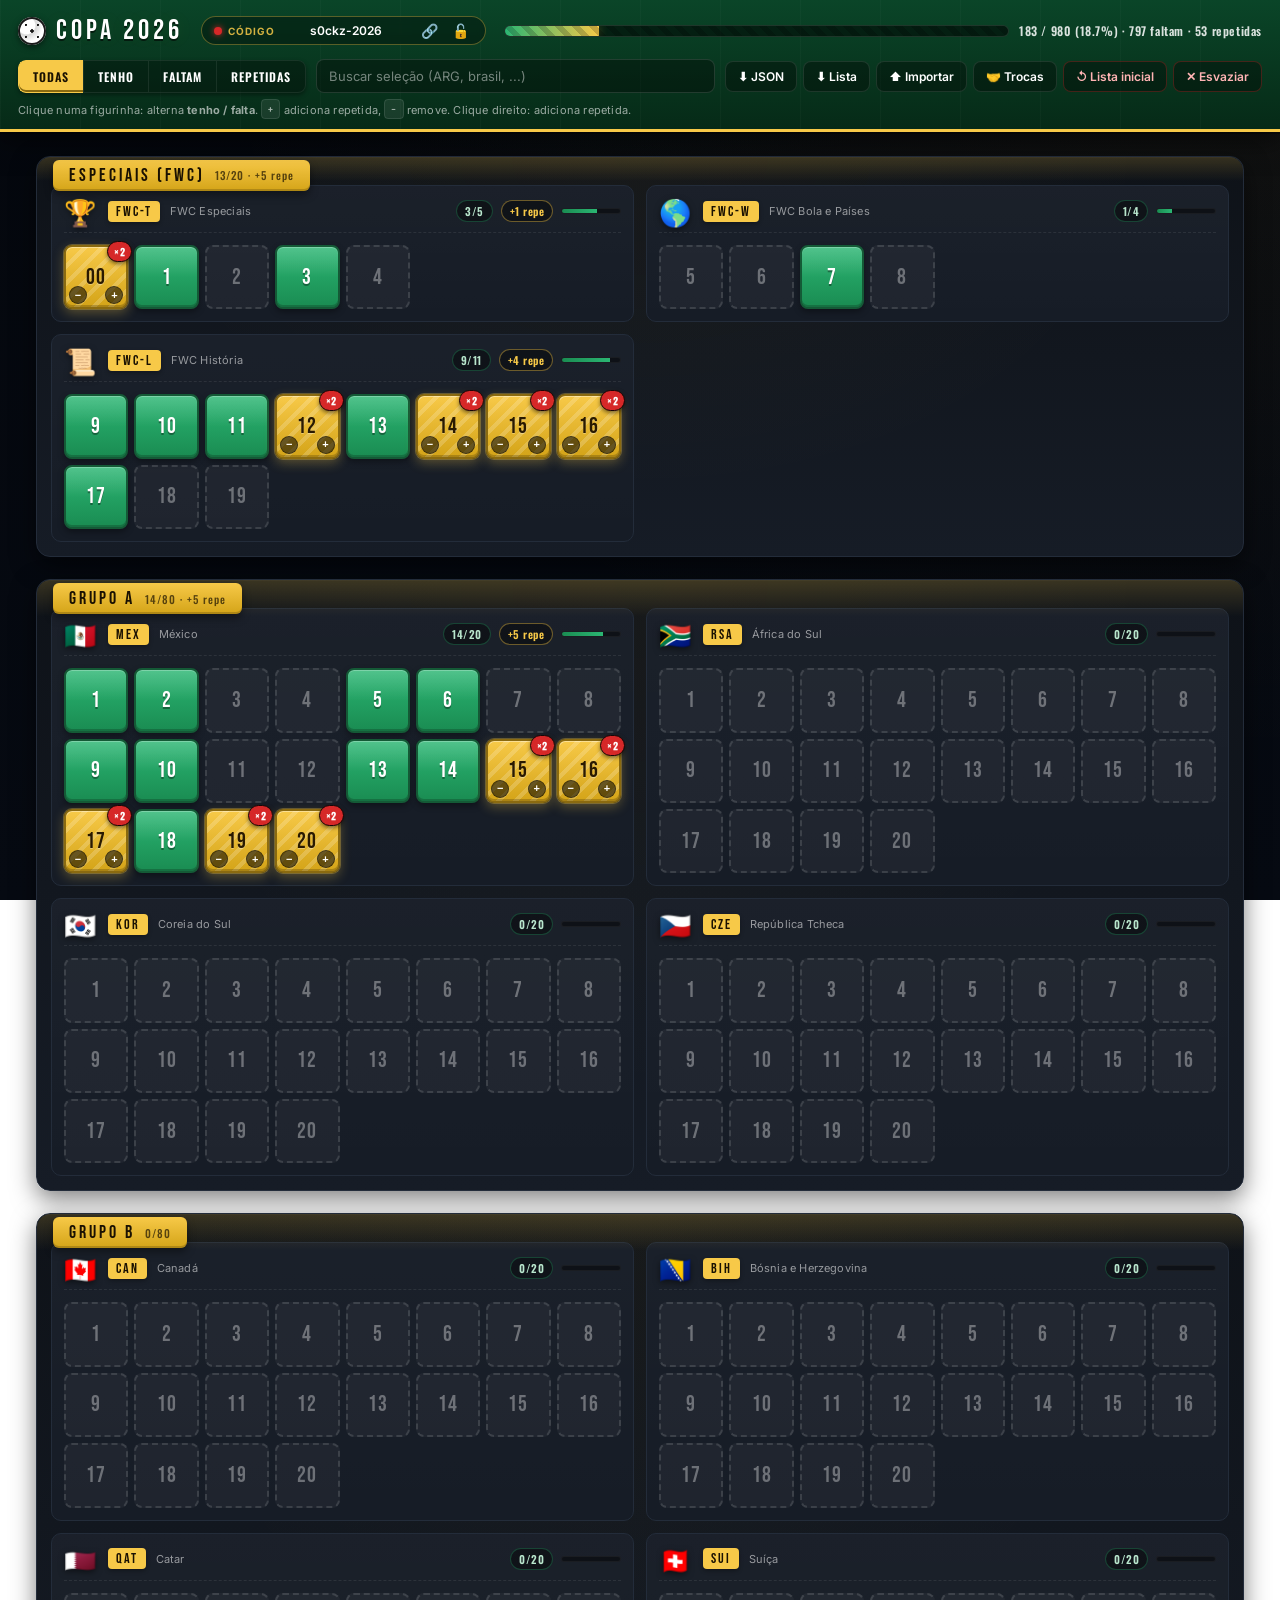
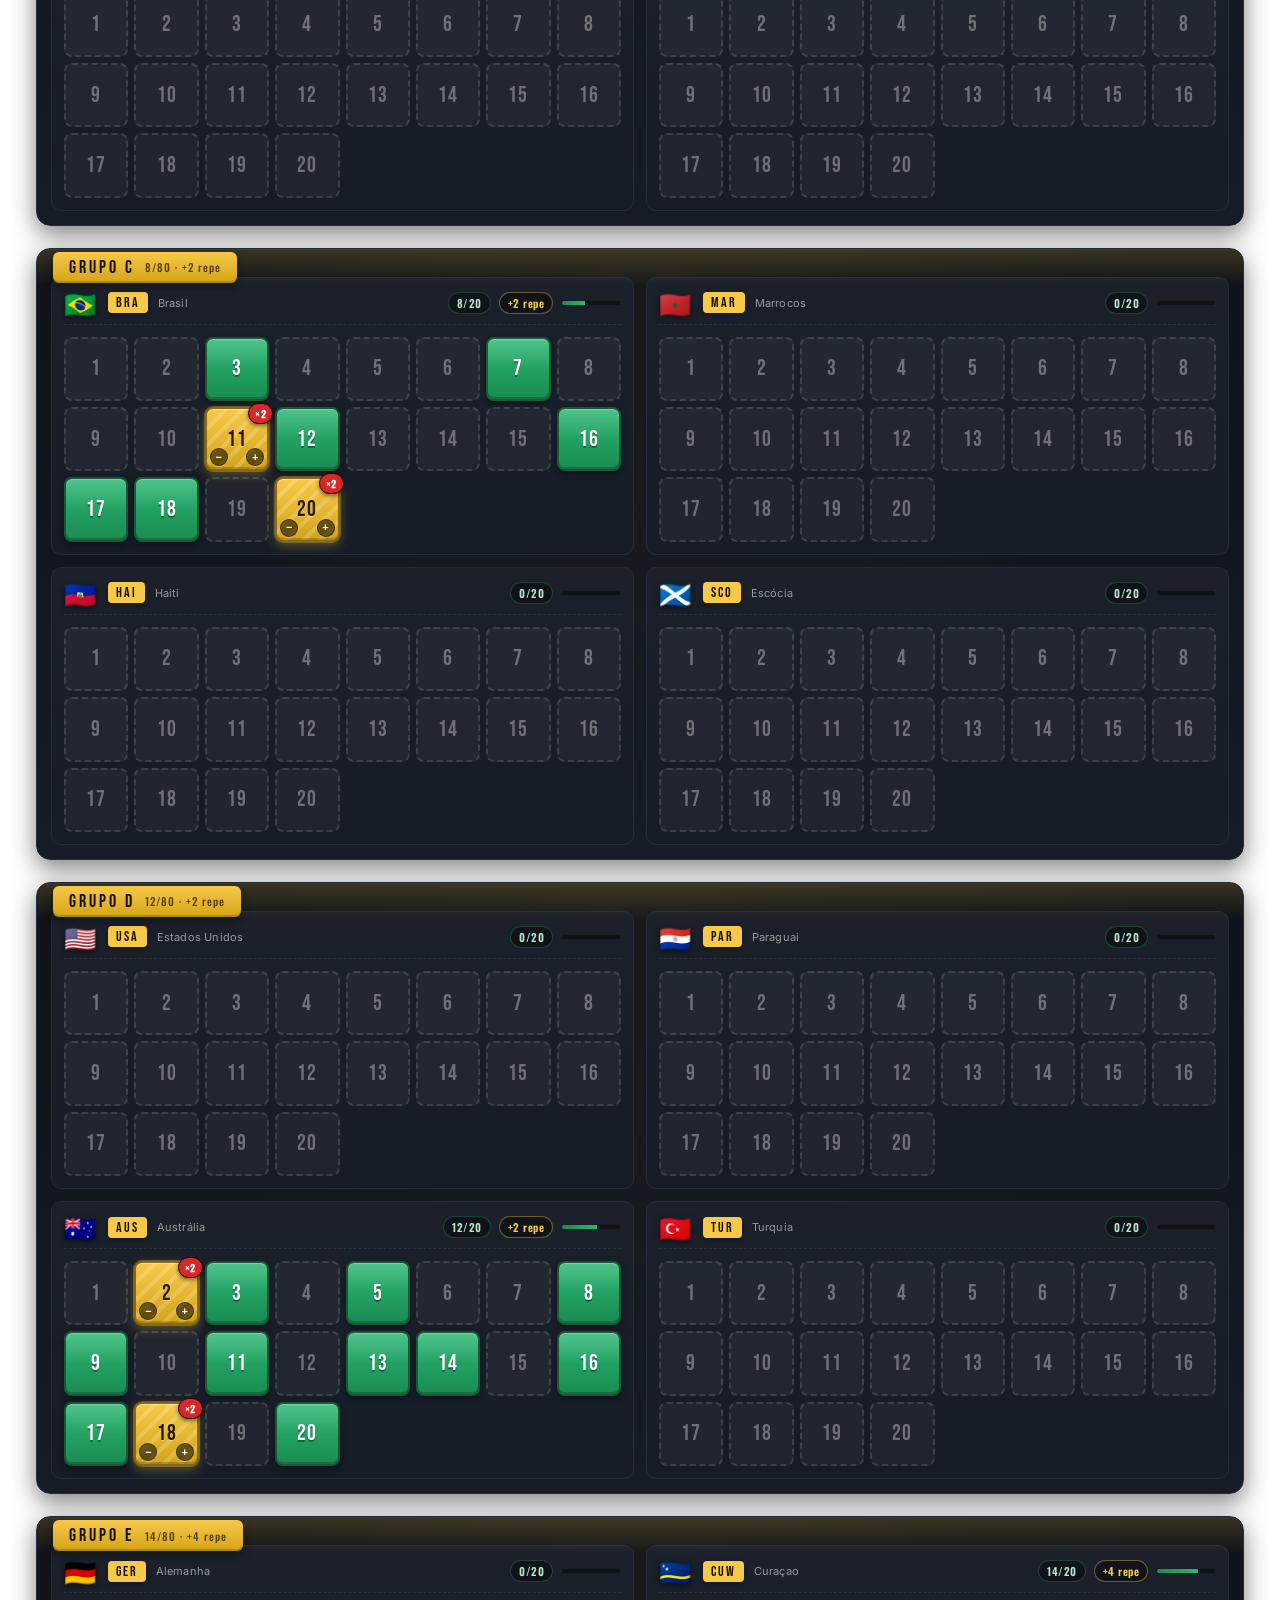
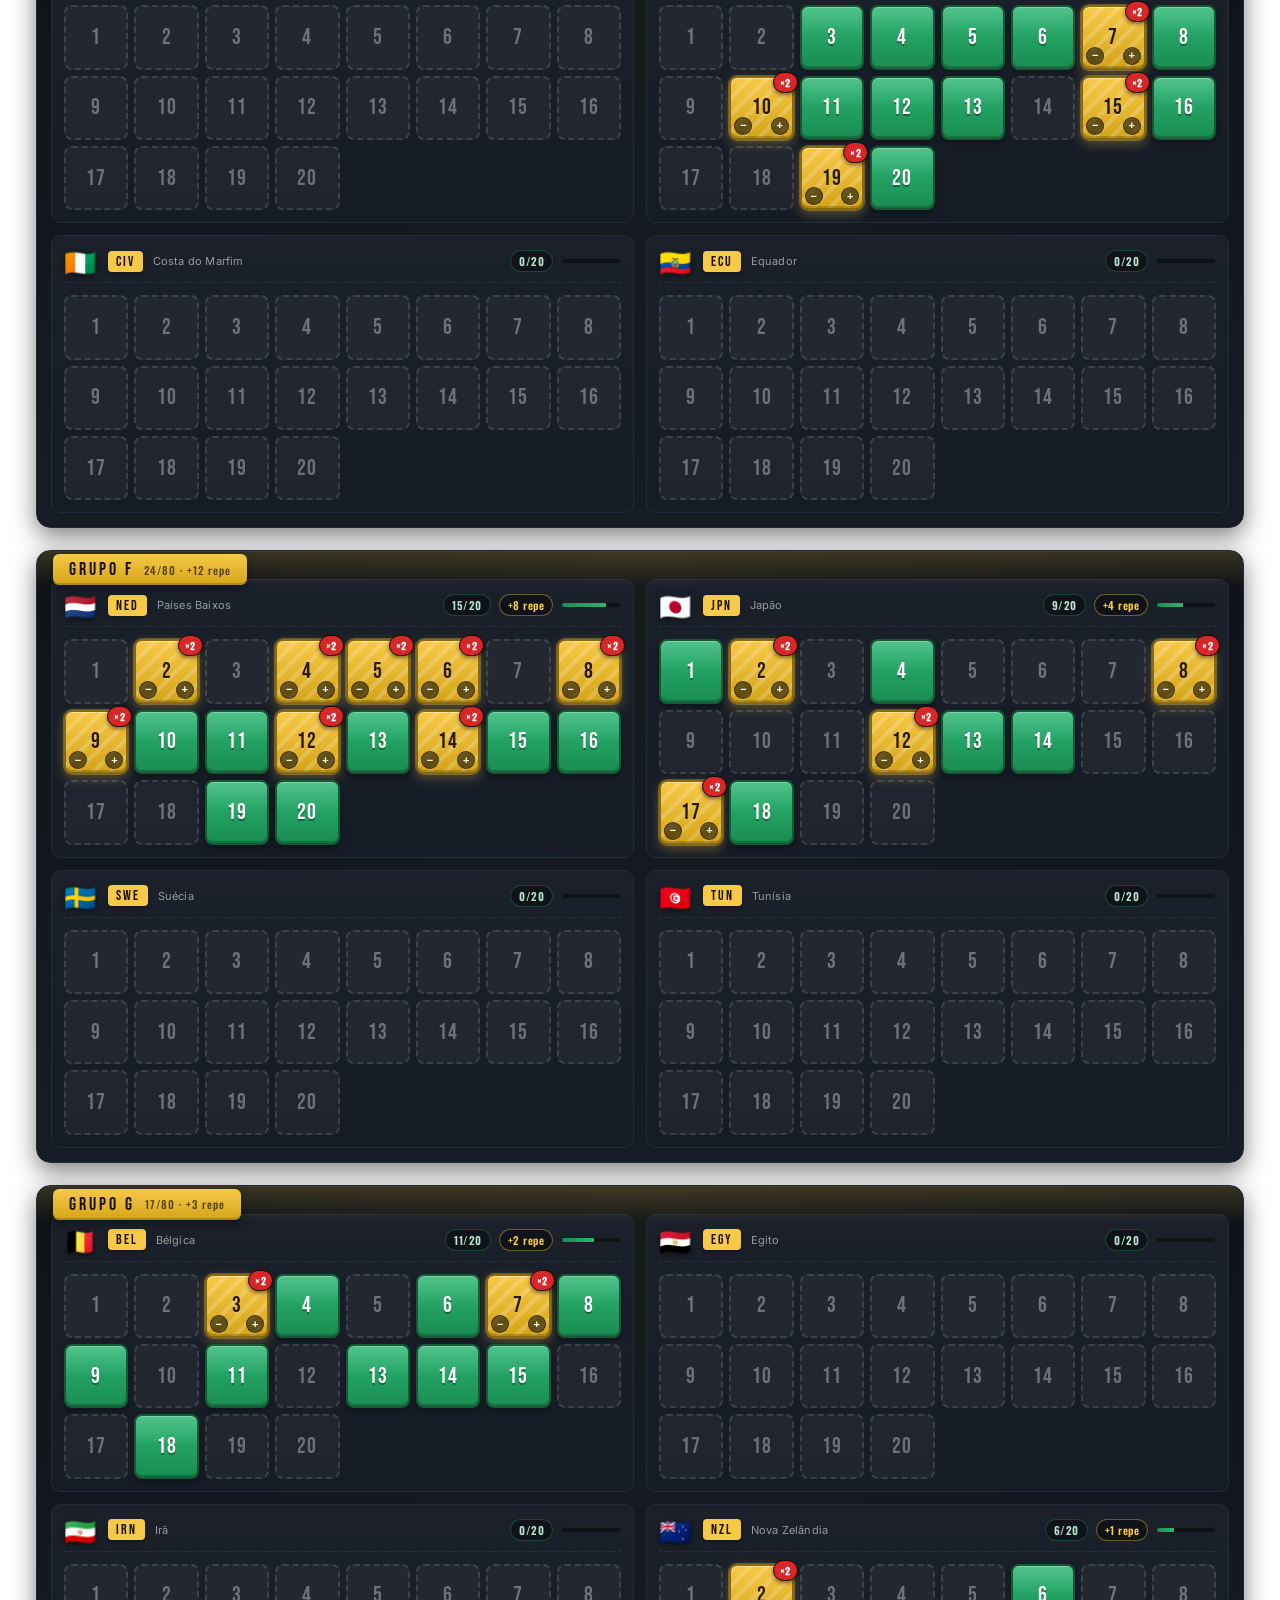
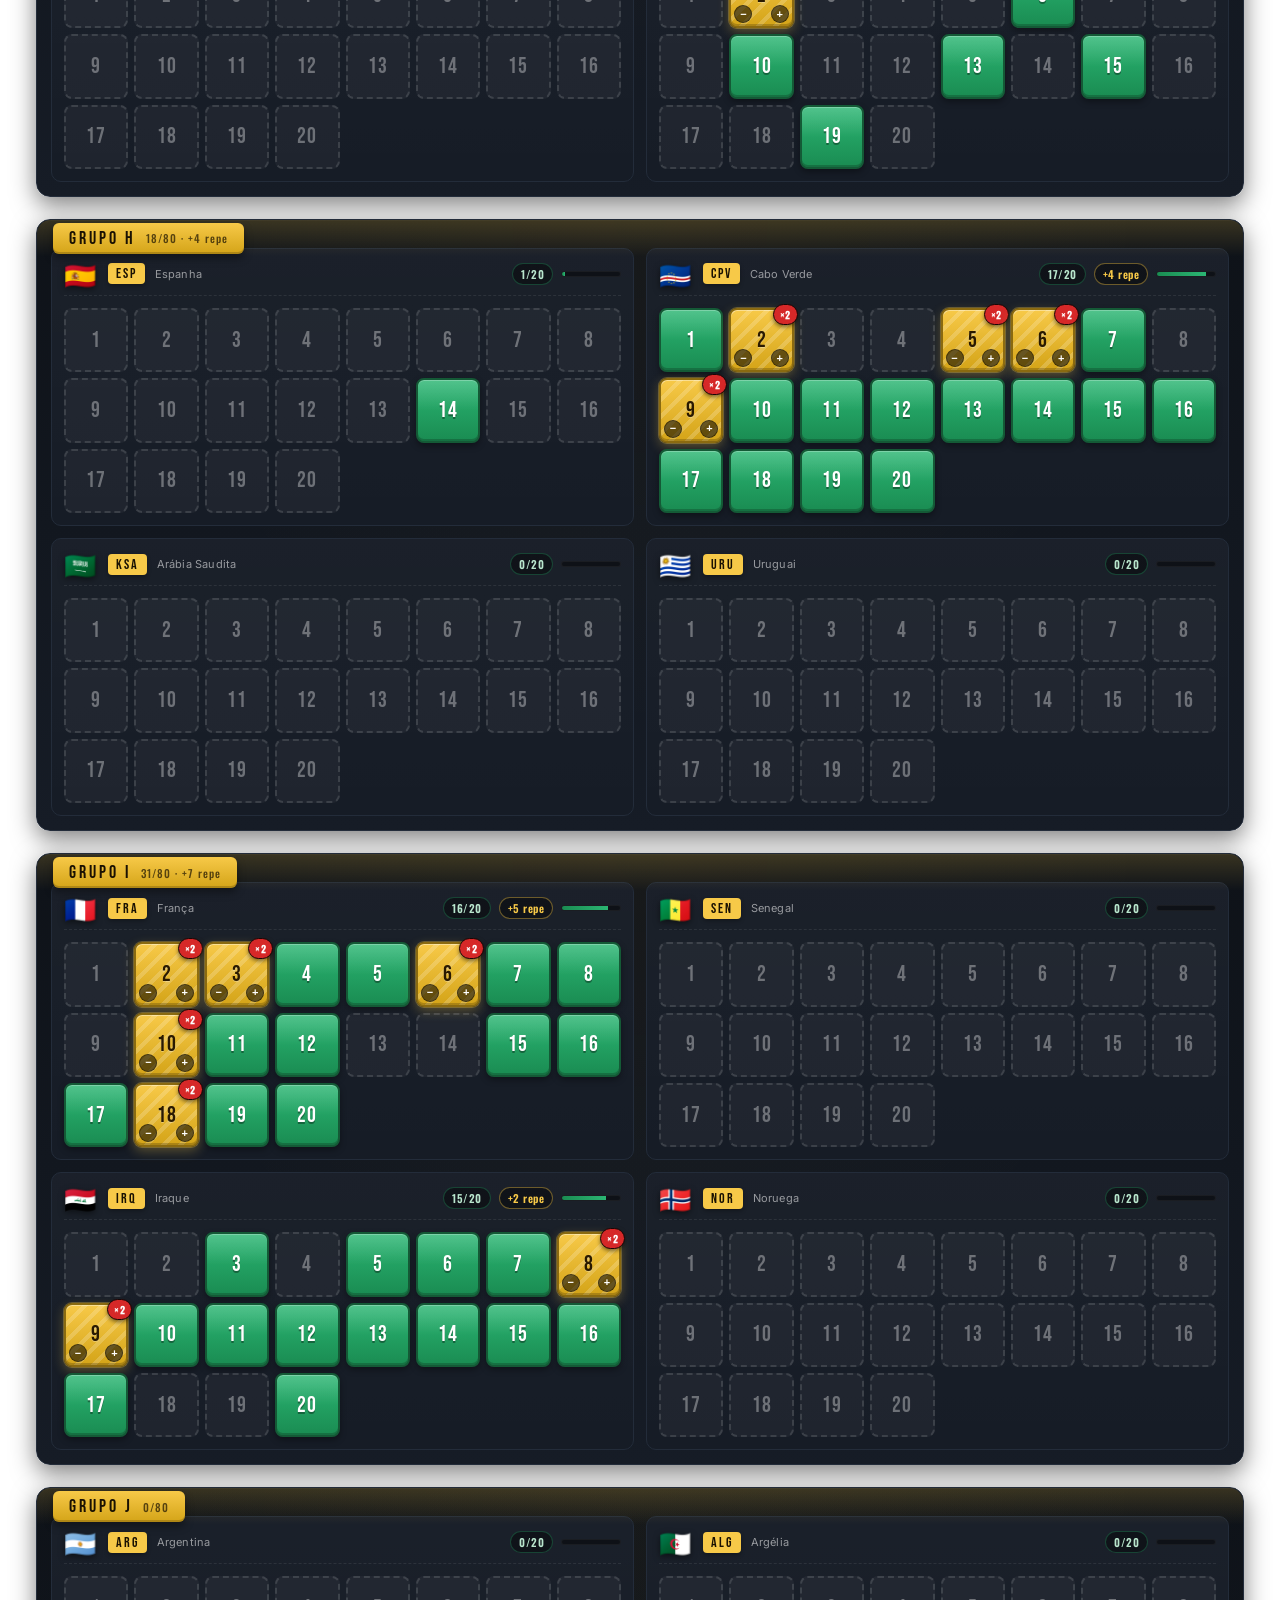
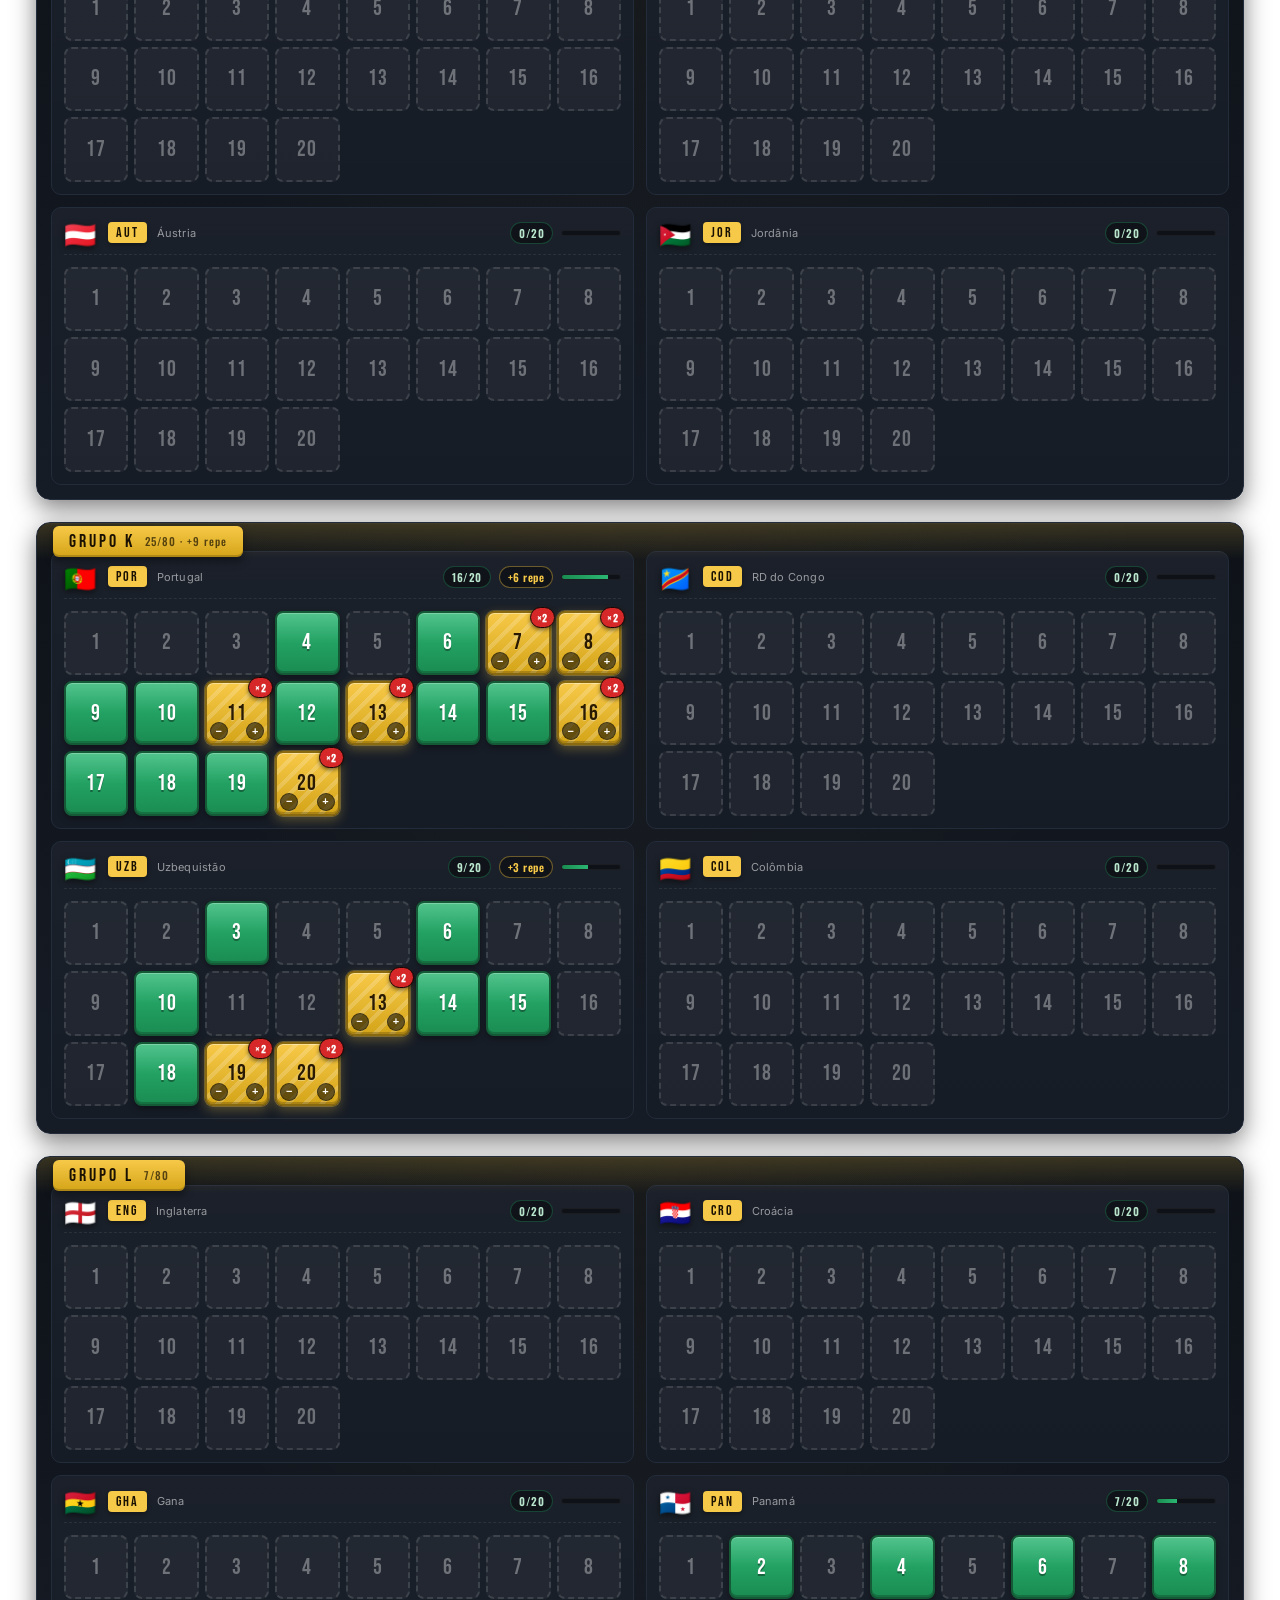
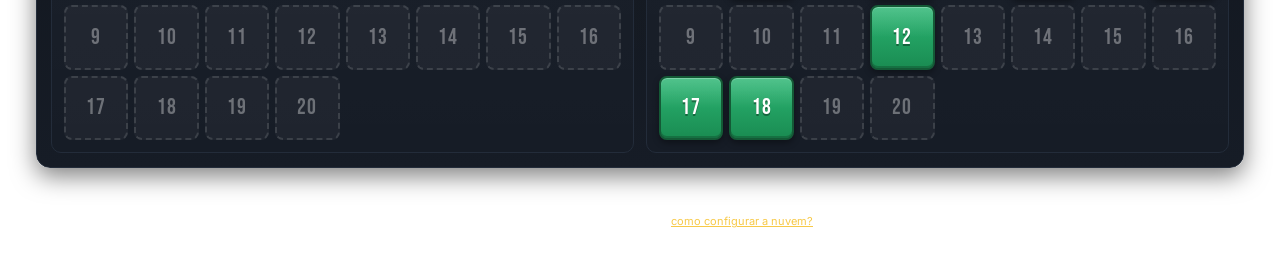
==== commit d601618a: "feat: promote pretty theme to default - Replace index.html with the soccer-themed version - Rename p" ====
--- a/index.html
+++ b/index.html
@@ -3,317 +3,14 @@
 <head>
 <meta charset="utf-8" />
 <meta name="viewport" content="width=device-width,initial-scale=1" />
-<title>Copa 2026 — Meu Álbum de Figurinhas</title>
-<style>
-:root {
-  --bg: #0f1623;
-  --panel: #18223a;
-  --panel-2: #1f2c4a;
-  --line: #283659;
-  --text: #e7ecf5;
-  --muted: #93a3c7;
-  --accent: #4cb3ff;
-  --owned: #2bb673;
-  --owned-2: #1f8b56;
-  --dup: #e1a92b;
-  --dup-2: #b58418;
-  --missing: #2a364f;
-  --missing-edge: #3d4d70;
-  --warn: #e35a5a;
-  --ok: #4ad28a;
-}
-* { box-sizing: border-box; }
-html, body { margin: 0; padding: 0; }
-body {
-  background: linear-gradient(180deg, #0a1020, var(--bg));
-  color: var(--text);
-  font-family: ui-sans-serif, system-ui, -apple-system, "Segoe UI", Roboto, sans-serif;
-  min-height: 100vh;
-}
-.topbar {
-  position: sticky; top: 0; z-index: 10;
-  padding: 12px 16px;
-  background: rgba(15,22,35,.96);
-  backdrop-filter: blur(8px);
-  border-bottom: 1px solid var(--line);
-}
-.title-row {
-  display: flex; align-items: center; gap: 14px; flex-wrap: wrap;
-  margin-bottom: 8px;
-}
-.title-row h1 { margin: 0; font-size: 17px; font-weight: 700; }
-.user-pill {
-  display: inline-flex; align-items: center; gap: 6px;
-  background: var(--panel-2); border: 1px solid var(--line);
-  border-radius: 999px; padding: 4px 10px; font-size: 12px;
-}
-.user-pill input {
-  background: transparent; border: 0; color: var(--text);
-  font: inherit; width: 130px; text-align: center; outline: none;
-}
-.user-pill .label { color: var(--muted); }
-.sync-dot {
-  width: 8px; height: 8px; border-radius: 50%;
-  background: var(--muted); transition: background .2s;
-  display: inline-block;
-}
-.sync-dot.local { background: #888; }
-.sync-dot.synced { background: var(--ok); }
-.sync-dot.syncing { background: #ffd35a; }
-.sync-dot.error { background: var(--warn); }
-.progress-wrap {
-  display: flex; align-items: center; gap: 10px;
-  flex: 1; min-width: 220px;
-}
-.progress-track {
-  flex: 1; height: 10px; background: #0b1224; border: 1px solid var(--line);
-  border-radius: 999px; overflow: hidden;
-}
-.progress-fill {
-  height: 100%; width: 0; background: linear-gradient(90deg, var(--owned), var(--accent));
-  transition: width .25s ease;
-}
-.progress-text { font-variant-numeric: tabular-nums; color: var(--muted); font-size: 12px; }
-.controls { display: flex; gap: 8px; flex-wrap: wrap; align-items: center; }
-.filters { display: flex; gap: 6px; flex-wrap: wrap; }
-.filter-btn, .actions button {
-  background: var(--panel-2); color: var(--text); border: 1px solid var(--line);
-  padding: 6px 12px; border-radius: 8px; cursor: pointer; font-size: 13px;
-}
-.filter-btn:hover, .actions button:hover { background: #25345a; }
-.filter-btn.active { background: var(--accent); color: #00131e; border-color: var(--accent); }
-.actions { display: flex; gap: 6px; flex-wrap: wrap; }
-.actions .warn { border-color: #50313a; color: #ffb4b4; }
-.actions .warn:hover { background: #3a1d28; }
-#search {
-  flex: 1; min-width: 160px;
-  background: var(--panel-2); color: var(--text);
-  border: 1px solid var(--line); border-radius: 8px;
-  padding: 7px 12px; font-size: 13px;
-}
-#search:focus { outline: none; border-color: var(--accent); }
-.legend { color: var(--muted); font-size: 12px; margin: 8px 0 0; }
-.legend code {
-  background: rgba(255,255,255,.05); padding: 1px 5px; border-radius: 4px;
-  border: 1px solid var(--line);
-}
-main {
-  max-width: 1240px; margin: 0 auto; padding: 16px;
-  display: flex; flex-direction: column; gap: 14px;
-}
-.group {
-  background: rgba(255,255,255,.015);
-  border: 1px solid var(--line);
-  border-radius: 14px;
-  padding: 12px;
-}
-.group-title {
-  margin: 2px 4px 10px;
-  font-size: 12px; font-weight: 700; letter-spacing: 1px;
-  color: var(--accent); text-transform: uppercase;
-  display: flex; align-items: center; gap: 8px;
-}
-.group-title .group-stats {
-  color: var(--muted); font-weight: 500; font-size: 11px;
-  letter-spacing: 0.4px; text-transform: none;
-}
-.group-grid {
-  display: grid; grid-template-columns: 1fr; gap: 10px;
-}
-@media (min-width: 720px) { .group-grid { grid-template-columns: 1fr 1fr; } }
-.team {
-  background: var(--panel); border: 1px solid var(--line);
-  border-radius: 12px; padding: 12px;
-}
-.team-header {
-  display: flex; align-items: center; justify-content: space-between; gap: 10px;
-  margin-bottom: 10px;
-}
-.team-header h2 {
-  display: flex; align-items: center; gap: 8px;
-  margin: 0; font-size: 15px; font-weight: 600;
-}
-.team-header .flag { font-size: 20px; }
-.team-header .code { color: var(--accent); font-weight: 700; }
-.team-header .name { color: var(--muted); font-weight: 400; font-size: 13px; }
-.team-stats { display: flex; align-items: center; gap: 8px; }
-.badge {
-  font-size: 11px; padding: 2px 8px; border-radius: 999px;
-  background: #0b1326; border: 1px solid var(--line); color: var(--muted);
-  font-variant-numeric: tabular-nums;
-}
-.owned-badge { color: #b9e6cd; }
-.dup-badge-inline { color: #f1d178; }
-.mini-bar { width: 70px; height: 6px; background: #0b1224; border-radius: 999px; overflow: hidden; border: 1px solid var(--line); }
-.mini-fill { height: 100%; background: linear-gradient(90deg, var(--owned-2), var(--owned)); }
-.grid {
-  display: grid;
-  grid-template-columns: repeat(auto-fill, minmax(64px, 1fr));
-  gap: 6px;
-}
-.tile {
-  position: relative;
-  display: flex; align-items: center; justify-content: center;
-  aspect-ratio: 1 / 1;
-  border-radius: 8px;
-  border: 1px solid var(--missing-edge);
-  background: var(--missing);
-  color: #b9c4dd;
-  cursor: pointer;
-  user-select: none;
-  font-weight: 700; font-size: 16px;
-  transition: transform .08s ease, background .15s ease;
-}
-.tile:hover { transform: translateY(-1px); }
-.tile.owned {
-  background: linear-gradient(180deg, var(--owned), var(--owned-2));
-  color: #062114; border-color: #1a734b;
-}
-.tile.owned.dup {
-  background: linear-gradient(180deg, var(--dup), var(--dup-2));
-  color: #2a1a00; border-color: #8c6512;
-}
-.tile .num { pointer-events: none; }
-.tile .dup-badge {
-  position: absolute; top: 2px; right: 4px;
-  font-size: 10px; padding: 1px 5px; border-radius: 999px;
-  background: rgba(0,0,0,.35); color: #fff7d9;
-}
-.tile button.inc, .tile button.dec {
-  position: absolute; bottom: 2px;
-  width: 18px; height: 18px;
-  border-radius: 6px; border: 1px solid rgba(0,0,0,.25);
-  background: rgba(255,255,255,.18);
-  color: inherit;
-  font-size: 12px; font-weight: 800; line-height: 1;
-  cursor: pointer; padding: 0;
-  display: flex; align-items: center; justify-content: center;
-  opacity: 0; transition: opacity .12s ease;
-}
-.tile:hover button.inc, .tile:hover button.dec,
-.tile:focus-within button.inc, .tile:focus-within button.dec { opacity: 1; }
-.tile.owned.dup button.inc, .tile.owned.dup button.dec { opacity: 1; }
-.tile button.dec { left: 2px; }
-.tile button.inc { right: 2px; }
-.tile button.inc:hover, .tile button.dec:hover { background: rgba(255,255,255,.32); }
-.foot {
-  text-align: center; padding: 18px; color: var(--muted); font-size: 12px;
-}
-.foot a { color: var(--accent); }
-
-/* ================ Modal ================ */
-dialog#modal {
-  border: 1px solid var(--line); border-radius: 14px;
-  background: var(--panel); color: var(--text);
-  padding: 0; max-width: 440px; width: 92%;
-  box-shadow: 0 20px 60px rgba(0,0,0,.55);
-}
-dialog#modal::backdrop {
-  background: rgba(8,12,22,.7);
-  backdrop-filter: blur(3px);
-}
-.modal-body { padding: 20px 20px 6px; }
-.modal-title { margin: 0 0 6px; font-size: 17px; font-weight: 700; }
-.modal-msg { margin: 0 0 14px; color: var(--muted); font-size: 13px; line-height: 1.5; }
-.modal-field {
-  display: flex; flex-direction: column; gap: 4px;
-  margin-bottom: 10px; font-size: 12px; color: var(--muted);
-}
-.modal-field input,
-.modal-field textarea {
-  background: #0b1326; color: var(--text);
-  border: 1px solid var(--line); border-radius: 8px;
-  padding: 9px 11px; font-size: 14px; outline: none;
-  font-family: inherit;
-}
-.modal-field textarea {
-  width: 100%; box-sizing: border-box;
-  min-height: 180px; resize: vertical;
-  font-family: ui-monospace, "Cascadia Code", Menlo, monospace;
-  font-size: 12px; line-height: 1.45;
-}
-.modal-field input:focus,
-.modal-field textarea:focus { border-color: var(--accent); }
-.trade-result h4 {
-  margin: 14px 0 4px; font-size: 11px; font-weight: 700;
-  color: var(--accent); letter-spacing: 0.6px; text-transform: uppercase;
-}
-.trade-result h4.good { color: var(--owned); }
-.trade-result h4.warn { color: var(--dup); }
-.trade-result h4.muted { color: var(--muted); }
-.trade-result .row {
-  padding: 1px 0; font-family: ui-monospace, "Cascadia Code", Menlo, monospace;
-  font-size: 12px; line-height: 1.55;
-}
-.trade-result .row strong {
-  display: inline-block; min-width: 56px; color: var(--accent);
-}
-.trade-result .empty { color: var(--muted); font-style: italic; font-size: 12px; }
-.trade-result .summary {
-  font-size: 12px; color: var(--muted);
-  margin: 0 0 10px; padding: 8px 10px;
-  background: rgba(255,255,255,.03); border: 1px solid var(--line);
-  border-radius: 6px;
-}
-.modal-body.scroll { max-height: 60vh; overflow-y: auto; }
-.modal-actions {
-  display: flex; gap: 8px; justify-content: flex-end; flex-wrap: wrap;
-  padding: 12px 18px; background: rgba(0,0,0,.18);
-  border-top: 1px solid var(--line);
-  border-radius: 0 0 14px 14px;
-}
-.modal-btn {
-  background: var(--panel-2); color: var(--text);
-  border: 1px solid var(--line); border-radius: 8px;
-  padding: 7px 14px; font-size: 13px; cursor: pointer;
-  font-weight: 500;
-}
-.modal-btn:hover { background: #25345a; }
-.modal-btn.primary { background: var(--accent); color: #00131e; border-color: var(--accent); font-weight: 700; }
-.modal-btn.primary:hover { background: #6cc1ff; }
-.modal-btn.danger { color: #ffb4b4; border-color: #50313a; }
-.modal-btn.danger:hover { background: #3a1d28; }
-
-/* Locked mode: visually disable tile interactions */
-.album-locked .tile {
-  cursor: pointer;
-  opacity: 0.78;
-  filter: saturate(0.55);
-}
-.album-locked .tile::after {
-  content: '🔒';
-  position: absolute;
-  inset: 0;
-  display: flex; align-items: center; justify-content: center;
-  font-size: 14px;
-  background: rgba(0,0,0,0.35);
-  color: rgba(255,255,255,0.65);
-  opacity: 0;
-  transition: opacity .12s ease;
-  border-radius: inherit;
-  pointer-events: none;
-}
-.album-locked .tile:hover::after { opacity: 1; }
-.album-locked .tile:hover { transform: none; }
-.album-locked .tile button.inc,
-.album-locked .tile button.dec { display: none; }
-.album-locked-write .actions .warn,
-.album-locked-write #import-btn {
-  opacity: 0.55;
-}
-@media (max-width: 480px) {
-  .title-row h1 { font-size: 15px; }
-  .grid { grid-template-columns: repeat(auto-fill, minmax(54px, 1fr)); }
-  .tile { font-size: 14px; }
-  .team-header .name { display: none; }
-}
-</style>
+<title>Copa 2026 ⚽ Meu Álbum</title>
+<link rel="stylesheet" href="style.css" />
 </head>
 <body>
 
 <header class="topbar">
   <div class="title-row">
-    <h1>🏆 Copa 2026 — Meu Álbum</h1>
+    <h1><span class="ball" aria-hidden="true"></span>Copa 2026</h1>
     <span class="user-pill" title="Seu código de álbum. Compartilhe a URL para acessar de outros aparelhos.">
       <span class="sync-dot local" id="sync-dot"></span>
       <span class="label">código</span>
--- a/style.css
+++ b/style.css
@@ -0,0 +1,554 @@
+@import url('https://fonts.googleapis.com/css2?family=Bebas+Neue&family=Inter:wght@400;500;600;700;800&family=Oswald:wght@500;600;700&display=swap');
+
+:root {
+  --pitch-1:    #0d6e3f;
+  --pitch-2:    #084d2b;
+  --pitch-3:    #062a17;
+  --board:      #0e1218;
+  --board-2:    #161c26;
+  --line:       #232c3a;
+  --line-2:     #2d3849;
+  --gold:       #f7c948;
+  --gold-2:     #d4a418;
+  --gold-3:     #8a6a10;
+  --red:        #d62828;
+  --white:      #ffffff;
+  --muted:      #8a96a8;
+  --text:       #eef3fb;
+  --owned:      #2bb673;
+  --owned-2:    #1a8c52;
+  --dup:        var(--gold);
+  --dup-2:      var(--gold-2);
+  --missing:    rgba(255,255,255,.04);
+  --missing-edge: rgba(255,255,255,.13);
+  --warn:       var(--red);
+  --ok:         #4ad28a;
+  --accent:     var(--gold);
+  --panel-2:    #1a2030;
+}
+
+* { box-sizing: border-box; }
+html, body { margin: 0; padding: 0; }
+body {
+  background:
+    radial-gradient(ellipse 1200px 600px at 50% -200px, rgba(13,110,63,.35), transparent 60%),
+    radial-gradient(ellipse at top right, rgba(247,201,72,.06), transparent 60%),
+    linear-gradient(180deg, #04070d 0%, #060a12 100%);
+  background-attachment: fixed;
+  color: var(--text);
+  font-family: 'Inter', system-ui, -apple-system, "Segoe UI", Roboto, sans-serif;
+  min-height: 100vh;
+  -webkit-font-smoothing: antialiased;
+}
+
+/* ========== TopBar ========== */
+.topbar {
+  position: sticky; top: 0; z-index: 20;
+  padding: 14px 18px 12px;
+  background:
+    repeating-linear-gradient(90deg, rgba(255,255,255,.025) 0 1px, transparent 1px 80px),
+    linear-gradient(180deg, #0a4528 0%, #062a17 100%);
+  border-bottom: 3px solid var(--gold);
+  box-shadow:
+    0 2px 0 rgba(0,0,0,.35),
+    0 8px 24px rgba(0,0,0,.55);
+}
+.title-row {
+  display: flex; align-items: center; gap: 18px; flex-wrap: wrap;
+  margin-bottom: 12px;
+}
+.title-row h1 {
+  margin: 0;
+  font-family: 'Bebas Neue', 'Oswald', sans-serif;
+  font-weight: 400; font-size: 28px; letter-spacing: 4px;
+  color: var(--white);
+  text-shadow: 0 2px 0 rgba(0,0,0,.55), 0 0 20px rgba(247,201,72,.08);
+  display: inline-flex; align-items: center; gap: 10px;
+}
+.title-row h1 .ball {
+  width: 28px; height: 28px;
+  background: radial-gradient(circle at 30% 30%, #fff 0 30%, #d8d8d8 35%, #fff 60%);
+  border-radius: 50%;
+  box-shadow:
+    inset 0 0 0 2px #1a1a1a,
+    0 2px 6px rgba(0,0,0,.5);
+  position: relative;
+  flex-shrink: 0;
+}
+.title-row h1 .ball::after {
+  content: ''; position: absolute; inset: 4px;
+  background:
+    radial-gradient(circle, #1a1a1a 0 18%, transparent 22%) 50% 50% / 60% 60% no-repeat,
+    radial-gradient(circle, #1a1a1a 0 18%, transparent 22%) 0 0 / 38% 38% no-repeat,
+    radial-gradient(circle, #1a1a1a 0 18%, transparent 22%) 100% 0 / 38% 38% no-repeat,
+    radial-gradient(circle, #1a1a1a 0 18%, transparent 22%) 0 100% / 38% 38% no-repeat,
+    radial-gradient(circle, #1a1a1a 0 18%, transparent 22%) 100% 100% / 38% 38% no-repeat;
+  border-radius: 50%;
+}
+
+.user-pill {
+  display: inline-flex; align-items: center; gap: 6px;
+  background: rgba(0,0,0,.35);
+  border: 1px solid rgba(247,201,72,.35);
+  border-radius: 999px; padding: 5px 12px;
+  font-size: 12px; font-weight: 500;
+  backdrop-filter: blur(4px);
+}
+.user-pill input {
+  background: transparent; border: 0; color: var(--white);
+  font: inherit; font-weight: 600; width: 130px; text-align: center; outline: none;
+}
+.user-pill .label {
+  color: rgba(247,201,72,.85);
+  text-transform: uppercase;
+  letter-spacing: 1px; font-size: 10px; font-weight: 700;
+}
+.sync-dot {
+  width: 8px; height: 8px; border-radius: 50%;
+  background: var(--muted); transition: background .2s, box-shadow .2s;
+  display: inline-block;
+}
+.sync-dot.local   { background: #888; }
+.sync-dot.synced  { background: var(--ok); box-shadow: 0 0 6px var(--ok); }
+.sync-dot.syncing { background: var(--gold); box-shadow: 0 0 6px var(--gold); }
+.sync-dot.error   { background: var(--red); box-shadow: 0 0 6px var(--red); }
+
+.user-pill button {
+  background: transparent; border: 0;
+  color: var(--gold); cursor: pointer; font-size: 14px;
+  padding: 0 4px; line-height: 1;
+}
+.user-pill button:hover { color: var(--white); }
+
+.progress-wrap {
+  display: flex; align-items: center; gap: 10px;
+  flex: 1; min-width: 240px;
+}
+.progress-track {
+  flex: 1; height: 12px;
+  background: rgba(0,0,0,.5);
+  border: 1px solid rgba(255,255,255,.1);
+  border-radius: 999px; overflow: hidden;
+  position: relative;
+}
+.progress-track::after {
+  content: ''; position: absolute; inset: 0;
+  background: repeating-linear-gradient(45deg, transparent 0 6px, rgba(0,0,0,.18) 6px 12px);
+  pointer-events: none;
+}
+.progress-fill {
+  height: 100%; width: 0;
+  background: linear-gradient(90deg, var(--owned), var(--gold));
+  box-shadow: 0 0 10px rgba(247,201,72,.3);
+  transition: width .35s ease;
+}
+.progress-text {
+  font-variant-numeric: tabular-nums;
+  color: rgba(255,255,255,.85); font-size: 12px; font-weight: 600;
+  font-family: 'Oswald', sans-serif; letter-spacing: 0.6px;
+}
+
+.controls { display: flex; gap: 10px; flex-wrap: wrap; align-items: center; }
+.filters { display: flex; gap: 0; flex-wrap: wrap; border-radius: 8px; overflow: hidden; box-shadow: 0 2px 4px rgba(0,0,0,.4); }
+.filter-btn {
+  background: rgba(0,0,0,.35); color: var(--white);
+  border: 1px solid rgba(255,255,255,.08); border-right-width: 0;
+  padding: 7px 14px; cursor: pointer;
+  font-family: 'Oswald', sans-serif;
+  font-size: 12px; font-weight: 600; text-transform: uppercase; letter-spacing: 1px;
+  transition: background .15s ease;
+}
+.filter-btn:first-child { border-radius: 8px 0 0 8px; }
+.filter-btn:last-child { border-radius: 0 8px 8px 0; border-right-width: 1px; }
+.filter-btn:hover { background: rgba(255,255,255,.08); }
+.filter-btn.active {
+  background: var(--gold); color: #1a1102;
+  border-color: var(--gold);
+  box-shadow: inset 0 -2px 0 var(--gold-3);
+}
+
+.actions { display: flex; gap: 6px; flex-wrap: wrap; }
+.actions button {
+  background: rgba(0,0,0,.35); color: var(--white);
+  border: 1px solid rgba(255,255,255,.1);
+  padding: 7px 12px; border-radius: 8px;
+  cursor: pointer;
+  font-family: 'Inter', sans-serif;
+  font-size: 12px; font-weight: 600;
+  transition: all .15s ease;
+}
+.actions button:hover { background: rgba(255,255,255,.08); border-color: var(--gold); }
+.actions .warn { color: #ffb4b4; border-color: rgba(214,40,40,.3); }
+.actions .warn:hover { background: rgba(214,40,40,.18); border-color: var(--red); }
+
+#search {
+  flex: 1; min-width: 180px;
+  background: rgba(0,0,0,.35); color: var(--white);
+  border: 1px solid rgba(255,255,255,.12);
+  border-radius: 8px; padding: 8px 12px;
+  font-size: 13px; font-family: inherit;
+}
+#search::placeholder { color: rgba(255,255,255,.45); }
+#search:focus { outline: none; border-color: var(--gold); box-shadow: 0 0 0 2px rgba(247,201,72,.18); }
+
+.legend {
+  color: rgba(255,255,255,.6); font-size: 11px; margin: 8px 0 0;
+  letter-spacing: 0.2px;
+}
+.legend code {
+  background: rgba(255,255,255,.08); padding: 1px 6px; border-radius: 4px;
+  border: 1px solid rgba(255,255,255,.1);
+  font-family: 'Oswald', monospace; font-size: 11px; font-weight: 600;
+}
+
+/* ========== Album ========== */
+main {
+  max-width: 1240px; margin: 0 auto; padding: 24px 16px;
+  display: flex; flex-direction: column; gap: 22px;
+}
+
+.group {
+  position: relative;
+  background:
+    radial-gradient(ellipse at top, rgba(247,201,72,.04), transparent 60%),
+    linear-gradient(180deg, var(--board) 0%, var(--board-2) 100%);
+  border: 1px solid var(--line);
+  border-radius: 14px;
+  padding: 28px 14px 14px;
+  box-shadow:
+    0 1px 0 rgba(255,255,255,.03) inset,
+    0 8px 24px rgba(0,0,0,.5);
+}
+.group::before {
+  content: '';
+  position: absolute; inset: 0;
+  border-radius: 14px;
+  pointer-events: none;
+  background: linear-gradient(180deg, rgba(247,201,72,.18), transparent 6%);
+}
+
+.group-title {
+  position: absolute; top: -12px; left: 16px;
+  display: inline-flex; align-items: center; gap: 10px;
+  background: linear-gradient(180deg, var(--gold), var(--gold-2));
+  color: #1a1102;
+  padding: 5px 16px;
+  font-family: 'Bebas Neue', 'Oswald', sans-serif;
+  font-weight: 400; font-size: 18px;
+  letter-spacing: 3px;
+  border-radius: 6px;
+  box-shadow:
+    0 4px 8px rgba(0,0,0,.4),
+    inset 0 -2px 0 rgba(0,0,0,.18);
+  text-transform: uppercase;
+}
+.group-title .group-stats {
+  font-family: 'Oswald', sans-serif;
+  font-weight: 500; font-size: 11px;
+  letter-spacing: 1px;
+  color: rgba(26,17,2,.7);
+  text-transform: none;
+}
+
+.group-grid {
+  display: grid; grid-template-columns: 1fr; gap: 12px;
+}
+@media (min-width: 720px) { .group-grid { grid-template-columns: 1fr 1fr; } }
+
+.team {
+  background:
+    linear-gradient(180deg, rgba(255,255,255,.02), transparent),
+    var(--board-2);
+  border: 1px solid var(--line);
+  border-radius: 10px; padding: 12px;
+  transition: border-color .2s ease, transform .2s ease;
+}
+.team:hover { border-color: rgba(247,201,72,.4); }
+.team-header {
+  display: flex; align-items: center; justify-content: space-between; gap: 10px;
+  margin-bottom: 12px;
+  padding-bottom: 8px;
+  border-bottom: 1px dashed rgba(255,255,255,.08);
+}
+.team-header h2 {
+  display: flex; align-items: center; gap: 10px;
+  margin: 0;
+  font-family: 'Oswald', sans-serif;
+  font-size: 14px; font-weight: 600;
+  text-transform: uppercase; letter-spacing: 1.5px;
+}
+.team-header .flag {
+  font-size: 26px; line-height: 1;
+  filter: drop-shadow(0 2px 3px rgba(0,0,0,.5));
+}
+.team-header .code {
+  background: var(--gold); color: #1a1102;
+  padding: 2px 8px; border-radius: 4px;
+  font-family: 'Bebas Neue', sans-serif;
+  font-size: 14px; font-weight: 400; letter-spacing: 2px;
+  box-shadow: 0 2px 4px rgba(0,0,0,.3);
+}
+.team-header .name {
+  color: rgba(255,255,255,.55); font-weight: 400;
+  font-size: 11px; text-transform: none; letter-spacing: 0.2px;
+  font-family: 'Inter', sans-serif;
+}
+
+.team-stats { display: flex; align-items: center; gap: 8px; }
+.badge {
+  font-family: 'Oswald', sans-serif;
+  font-size: 11px; font-weight: 600;
+  padding: 2px 8px; border-radius: 999px;
+  background: rgba(0,0,0,.4); color: rgba(255,255,255,.65);
+  border: 1px solid rgba(255,255,255,.08);
+  font-variant-numeric: tabular-nums; letter-spacing: 0.5px;
+}
+.owned-badge { color: #b9e6cd; border-color: rgba(43,182,115,.3); }
+.dup-badge-inline { color: var(--gold); border-color: rgba(247,201,72,.4); }
+.mini-bar {
+  width: 60px; height: 6px; background: rgba(0,0,0,.45);
+  border-radius: 999px; overflow: hidden;
+  border: 1px solid rgba(255,255,255,.05);
+}
+.mini-fill { height: 100%; background: linear-gradient(90deg, var(--owned-2), var(--owned)); }
+
+/* ========== Sticker tiles (Panini-ish) ========== */
+.grid {
+  display: grid;
+  grid-template-columns: repeat(auto-fill, minmax(60px, 1fr));
+  gap: 6px;
+}
+.tile {
+  position: relative;
+  display: flex; align-items: center; justify-content: center;
+  aspect-ratio: 1 / 1;
+  border-radius: 8px;
+  background: var(--missing);
+  border: 2px dashed var(--missing-edge);
+  color: rgba(255,255,255,.35);
+  cursor: pointer;
+  user-select: none;
+  font-family: 'Bebas Neue', 'Oswald', sans-serif;
+  font-weight: 400; font-size: 22px; letter-spacing: 1px;
+  transition: transform .15s ease, box-shadow .15s ease, border-color .15s ease;
+}
+.tile:hover {
+  transform: translateY(-2px);
+  border-color: rgba(247,201,72,.6);
+  color: var(--gold);
+}
+.tile.owned {
+  background:
+    linear-gradient(180deg, rgba(255,255,255,.18) 0%, transparent 50%),
+    linear-gradient(180deg, var(--owned) 0%, var(--owned-2) 100%);
+  color: var(--white);
+  border: 2px solid #145a36;
+  box-shadow:
+    inset 0 1px 0 rgba(255,255,255,.25),
+    inset 0 -2px 0 rgba(0,0,0,.2),
+    0 3px 6px rgba(0,0,0,.35);
+  text-shadow: 0 2px 0 rgba(0,0,0,.35);
+}
+.tile.owned:hover {
+  transform: translateY(-2px) rotate(-1.5deg);
+  border-color: var(--owned);
+  color: var(--white);
+}
+.tile.owned.dup {
+  background:
+    repeating-linear-gradient(135deg, rgba(255,255,255,.18) 0 4px, transparent 4px 12px),
+    linear-gradient(180deg, var(--gold) 0%, var(--gold-2) 100%);
+  color: #2a1a00;
+  border: 2px solid var(--gold-3);
+  box-shadow:
+    inset 0 1px 0 rgba(255,255,255,.4),
+    inset 0 -2px 0 rgba(0,0,0,.2),
+    0 4px 12px rgba(247,201,72,.3),
+    0 0 0 1px rgba(247,201,72,.3);
+  text-shadow: 0 1px 0 rgba(255,255,255,.3);
+}
+.tile.owned.dup:hover {
+  transform: translateY(-2px) rotate(-1.5deg);
+  color: #2a1a00;
+}
+.tile .num { pointer-events: none; }
+.tile .dup-badge {
+  position: absolute; top: -6px; right: -6px;
+  font-family: 'Oswald', sans-serif;
+  font-size: 10px; font-weight: 700;
+  padding: 2px 6px; border-radius: 999px;
+  background: var(--red); color: var(--white);
+  box-shadow: 0 2px 4px rgba(0,0,0,.5);
+  border: 1.5px solid #1a0505;
+  letter-spacing: 0.5px;
+}
+.tile button.inc, .tile button.dec {
+  position: absolute; bottom: 3px;
+  width: 18px; height: 18px;
+  border-radius: 50%;
+  border: 1px solid rgba(0,0,0,.4);
+  background: rgba(0,0,0,.55);
+  color: var(--white);
+  font-size: 11px; font-weight: 800; line-height: 1;
+  cursor: pointer; padding: 0;
+  display: flex; align-items: center; justify-content: center;
+  opacity: 0; transition: opacity .12s ease;
+}
+.tile:hover button.inc, .tile:hover button.dec,
+.tile:focus-within button.inc, .tile:focus-within button.dec { opacity: 1; }
+.tile.owned.dup button.inc, .tile.owned.dup button.dec { opacity: 1; }
+.tile button.dec { left: 3px; }
+.tile button.inc { right: 3px; }
+.tile button.inc:hover, .tile button.dec:hover {
+  background: var(--gold); color: #1a1102;
+  border-color: var(--gold);
+}
+
+/* Locked album */
+.album-locked .tile { cursor: pointer; opacity: 0.7; filter: saturate(0.4); }
+.album-locked .tile::after {
+  content: '🔒'; position: absolute; inset: 0;
+  display: flex; align-items: center; justify-content: center;
+  font-size: 14px; background: rgba(0,0,0,.45); color: rgba(255,255,255,.7);
+  opacity: 0; transition: opacity .12s ease; border-radius: inherit;
+  pointer-events: none;
+}
+.album-locked .tile:hover::after { opacity: 1; }
+.album-locked .tile:hover { transform: none; }
+.album-locked .tile button.inc, .album-locked .tile button.dec { display: none; }
+.album-locked-write .actions .warn,
+.album-locked-write #import-btn { opacity: 0.55; }
+
+/* ========== Footer ========== */
+.foot {
+  text-align: center; padding: 22px 16px 30px;
+  color: rgba(255,255,255,.5); font-size: 11px;
+}
+.foot a { color: var(--gold); }
+.foot a:hover { text-decoration: underline; }
+.theme-toggle {
+  display: inline-block; margin-left: 10px;
+  padding: 4px 10px; border-radius: 999px;
+  background: rgba(247,201,72,.12);
+  border: 1px solid rgba(247,201,72,.3);
+  color: var(--gold);
+  text-decoration: none;
+  font-size: 11px; letter-spacing: 0.4px;
+  transition: all .15s;
+}
+.theme-toggle:hover { background: rgba(247,201,72,.2); text-decoration: none; }
+
+@media (max-width: 480px) {
+  .title-row h1 { font-size: 22px; letter-spacing: 2px; }
+  .grid { grid-template-columns: repeat(auto-fill, minmax(54px, 1fr)); }
+  .tile { font-size: 18px; }
+  .team-header .name { display: none; }
+  .group-title { font-size: 16px; padding: 4px 12px; }
+}
+
+/* ========== Modal (matches theme) ========== */
+dialog#modal {
+  border: 1px solid var(--line);
+  border-top: 3px solid var(--gold);
+  border-radius: 12px;
+  background: var(--board);
+  color: var(--text);
+  padding: 0; max-width: 460px; width: 92%;
+  box-shadow: 0 25px 80px rgba(0,0,0,.7);
+}
+dialog#modal::backdrop {
+  background: rgba(2,5,10,.75);
+  backdrop-filter: blur(4px);
+}
+.modal-body { padding: 22px 22px 8px; }
+.modal-title {
+  margin: 0 0 8px;
+  font-family: 'Oswald', sans-serif;
+  font-size: 18px; font-weight: 600;
+  letter-spacing: 1px; text-transform: uppercase;
+  color: var(--white);
+}
+.modal-msg { margin: 0 0 16px; color: rgba(255,255,255,.6); font-size: 13px; line-height: 1.55; }
+.modal-field {
+  display: flex; flex-direction: column; gap: 4px;
+  margin-bottom: 12px;
+  font-size: 11px; color: rgba(255,255,255,.55);
+  text-transform: uppercase; letter-spacing: 0.6px; font-weight: 600;
+}
+.modal-field input, .modal-field textarea {
+  background: rgba(0,0,0,.4); color: var(--white);
+  border: 1px solid var(--line);
+  border-radius: 8px; padding: 10px 12px;
+  font-size: 14px; outline: none;
+  font-family: inherit;
+  text-transform: none; letter-spacing: 0; font-weight: 400;
+}
+.modal-field textarea {
+  width: 100%; box-sizing: border-box; min-height: 200px; resize: vertical;
+  font-family: ui-monospace, "Cascadia Code", Menlo, monospace;
+  font-size: 12px; line-height: 1.5;
+}
+.modal-field input:focus, .modal-field textarea:focus {
+  border-color: var(--gold);
+  box-shadow: 0 0 0 2px rgba(247,201,72,.18);
+}
+.modal-actions {
+  display: flex; gap: 8px; justify-content: flex-end; flex-wrap: wrap;
+  padding: 12px 18px; background: rgba(0,0,0,.3);
+  border-top: 1px solid var(--line);
+  border-radius: 0 0 12px 12px;
+}
+.modal-btn {
+  background: rgba(255,255,255,.05); color: var(--white);
+  border: 1px solid rgba(255,255,255,.1);
+  border-radius: 8px; padding: 8px 16px;
+  font-family: 'Oswald', sans-serif;
+  font-size: 12px; font-weight: 600;
+  letter-spacing: 1px; text-transform: uppercase;
+  cursor: pointer;
+}
+.modal-btn:hover { background: rgba(255,255,255,.1); border-color: rgba(247,201,72,.4); }
+.modal-btn.primary {
+  background: linear-gradient(180deg, var(--gold), var(--gold-2));
+  color: #1a1102;
+  border-color: var(--gold-2);
+  box-shadow: 0 2px 6px rgba(247,201,72,.3);
+  font-weight: 700;
+}
+.modal-btn.primary:hover { filter: brightness(1.08); }
+.modal-btn.danger {
+  color: #ffb4b4;
+  border-color: rgba(214,40,40,.4);
+}
+.modal-btn.danger:hover { background: rgba(214,40,40,.18); }
+
+.trade-result h4 {
+  margin: 14px 0 6px;
+  font-family: 'Oswald', sans-serif;
+  font-size: 11px; font-weight: 600;
+  letter-spacing: 1px; text-transform: uppercase;
+  color: var(--gold);
+}
+.trade-result h4.good { color: var(--owned); }
+.trade-result h4.warn { color: var(--gold); }
+.trade-result h4.muted { color: var(--muted); }
+.trade-result .row {
+  padding: 1px 0;
+  font-family: ui-monospace, "Cascadia Code", Menlo, monospace;
+  font-size: 12px; line-height: 1.6;
+  color: rgba(255,255,255,.85);
+}
+.trade-result .row strong {
+  display: inline-block; min-width: 56px; color: var(--gold);
+}
+.trade-result .empty { color: var(--muted); font-style: italic; font-size: 12px; }
+.trade-result .summary {
+  font-size: 12px; color: rgba(255,255,255,.7);
+  margin: 0 0 10px; padding: 10px 12px;
+  background: rgba(247,201,72,.06);
+  border: 1px solid rgba(247,201,72,.2);
+  border-left: 3px solid var(--gold);
+  border-radius: 6px;
+}
+.trade-result .summary b { color: var(--gold); }
+.modal-body.scroll { max-height: 60vh; overflow-y: auto; }
